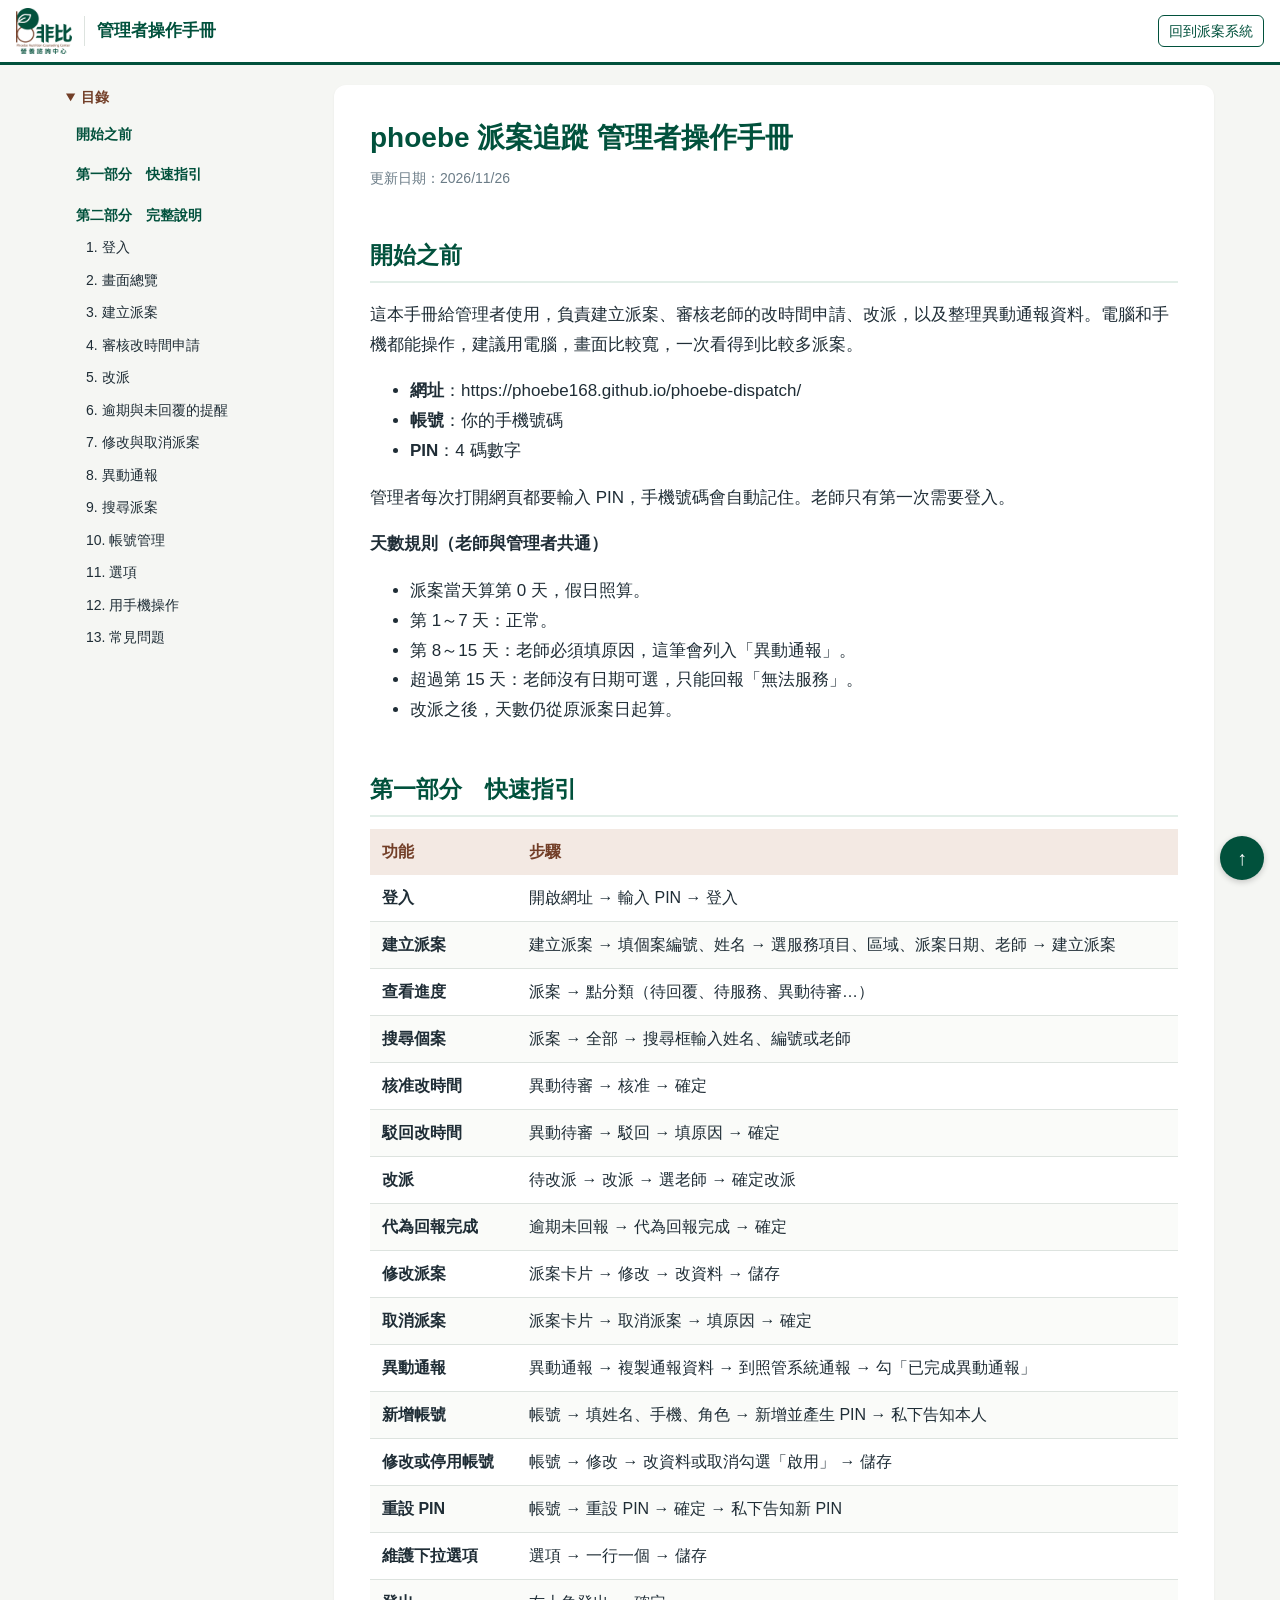
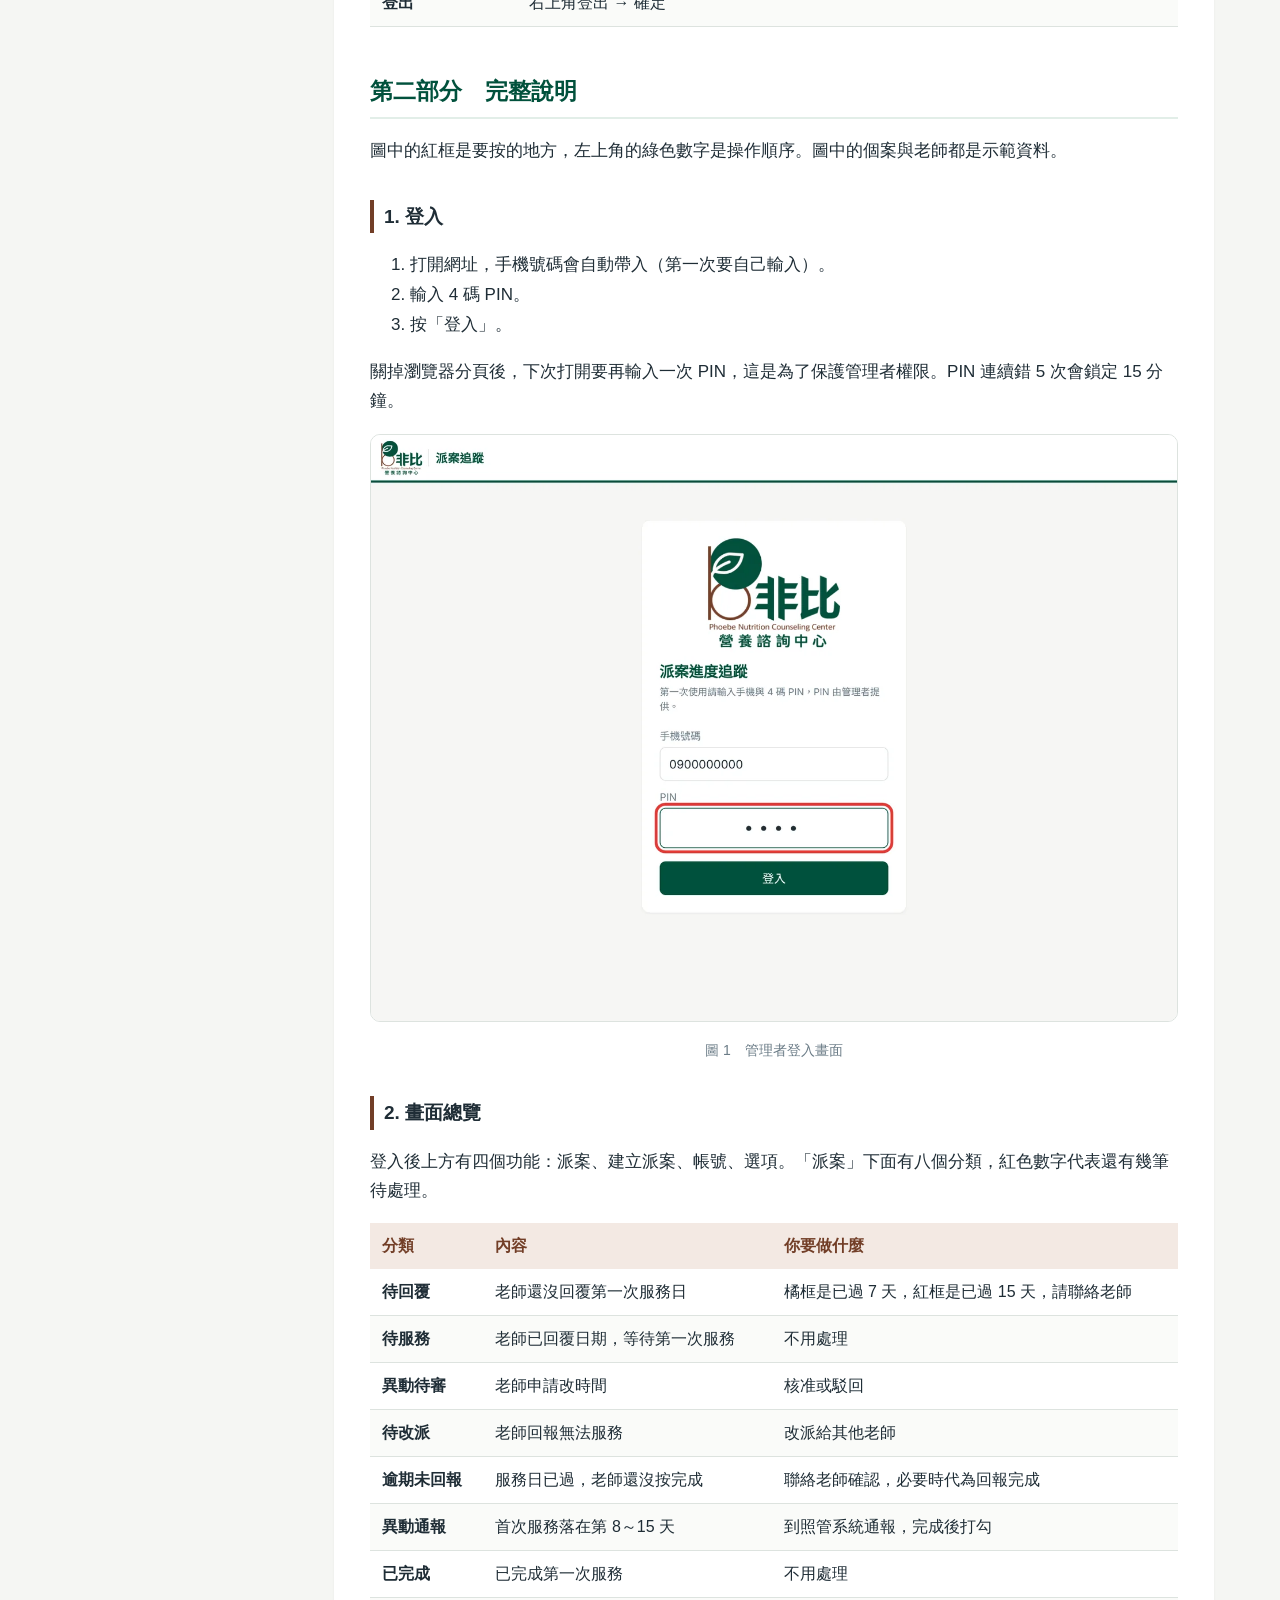
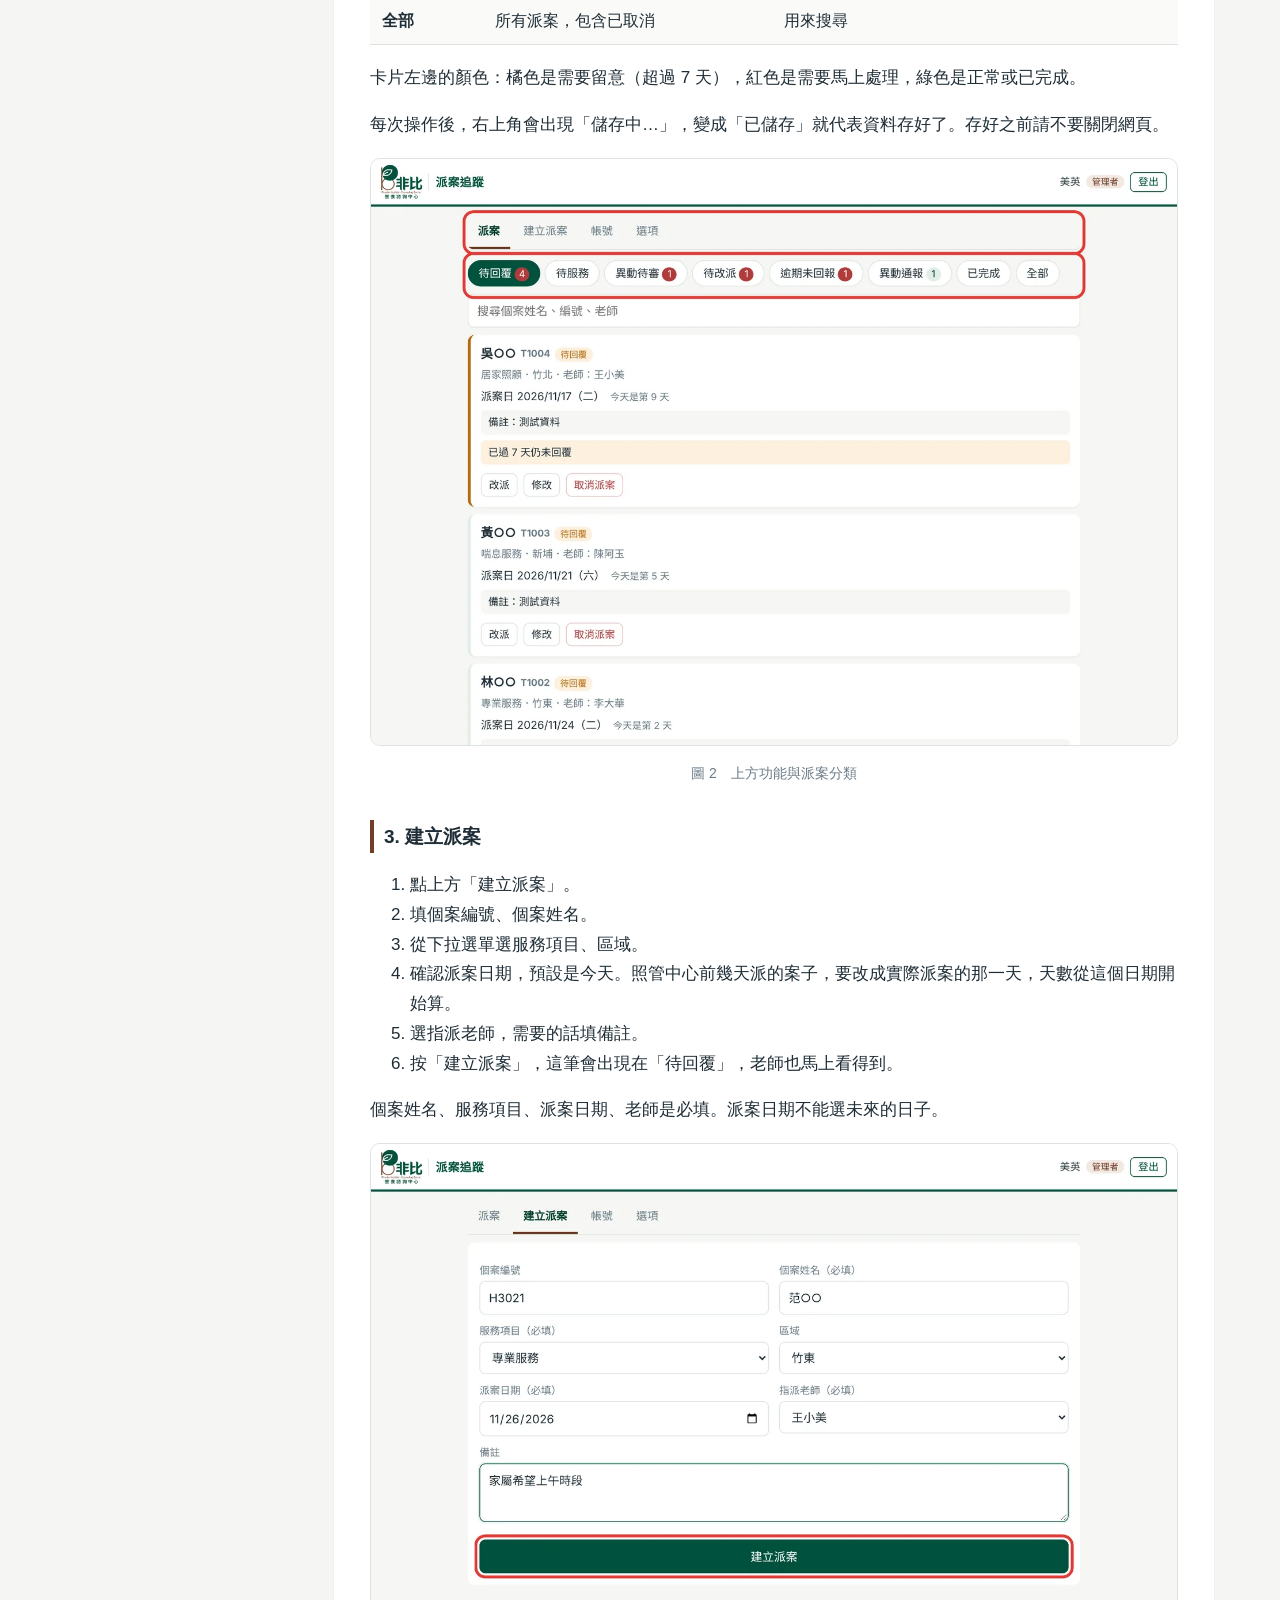
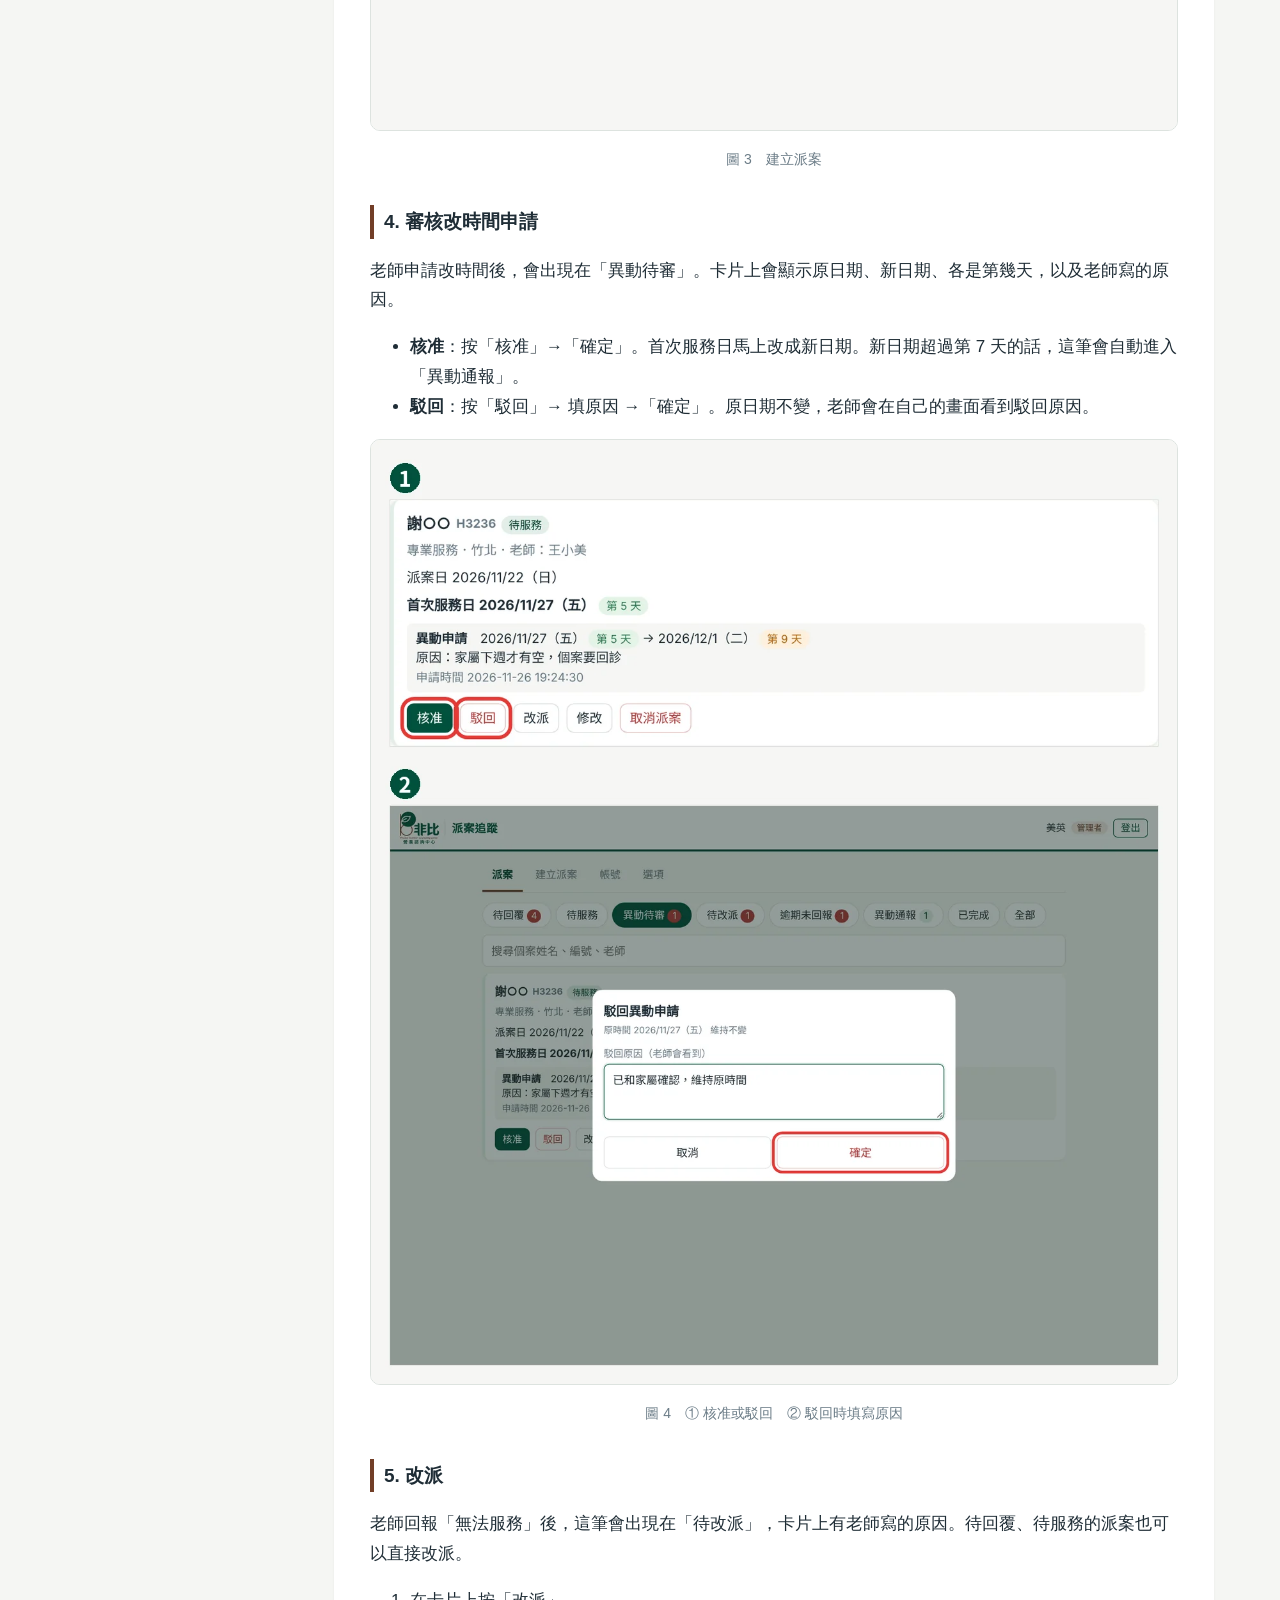
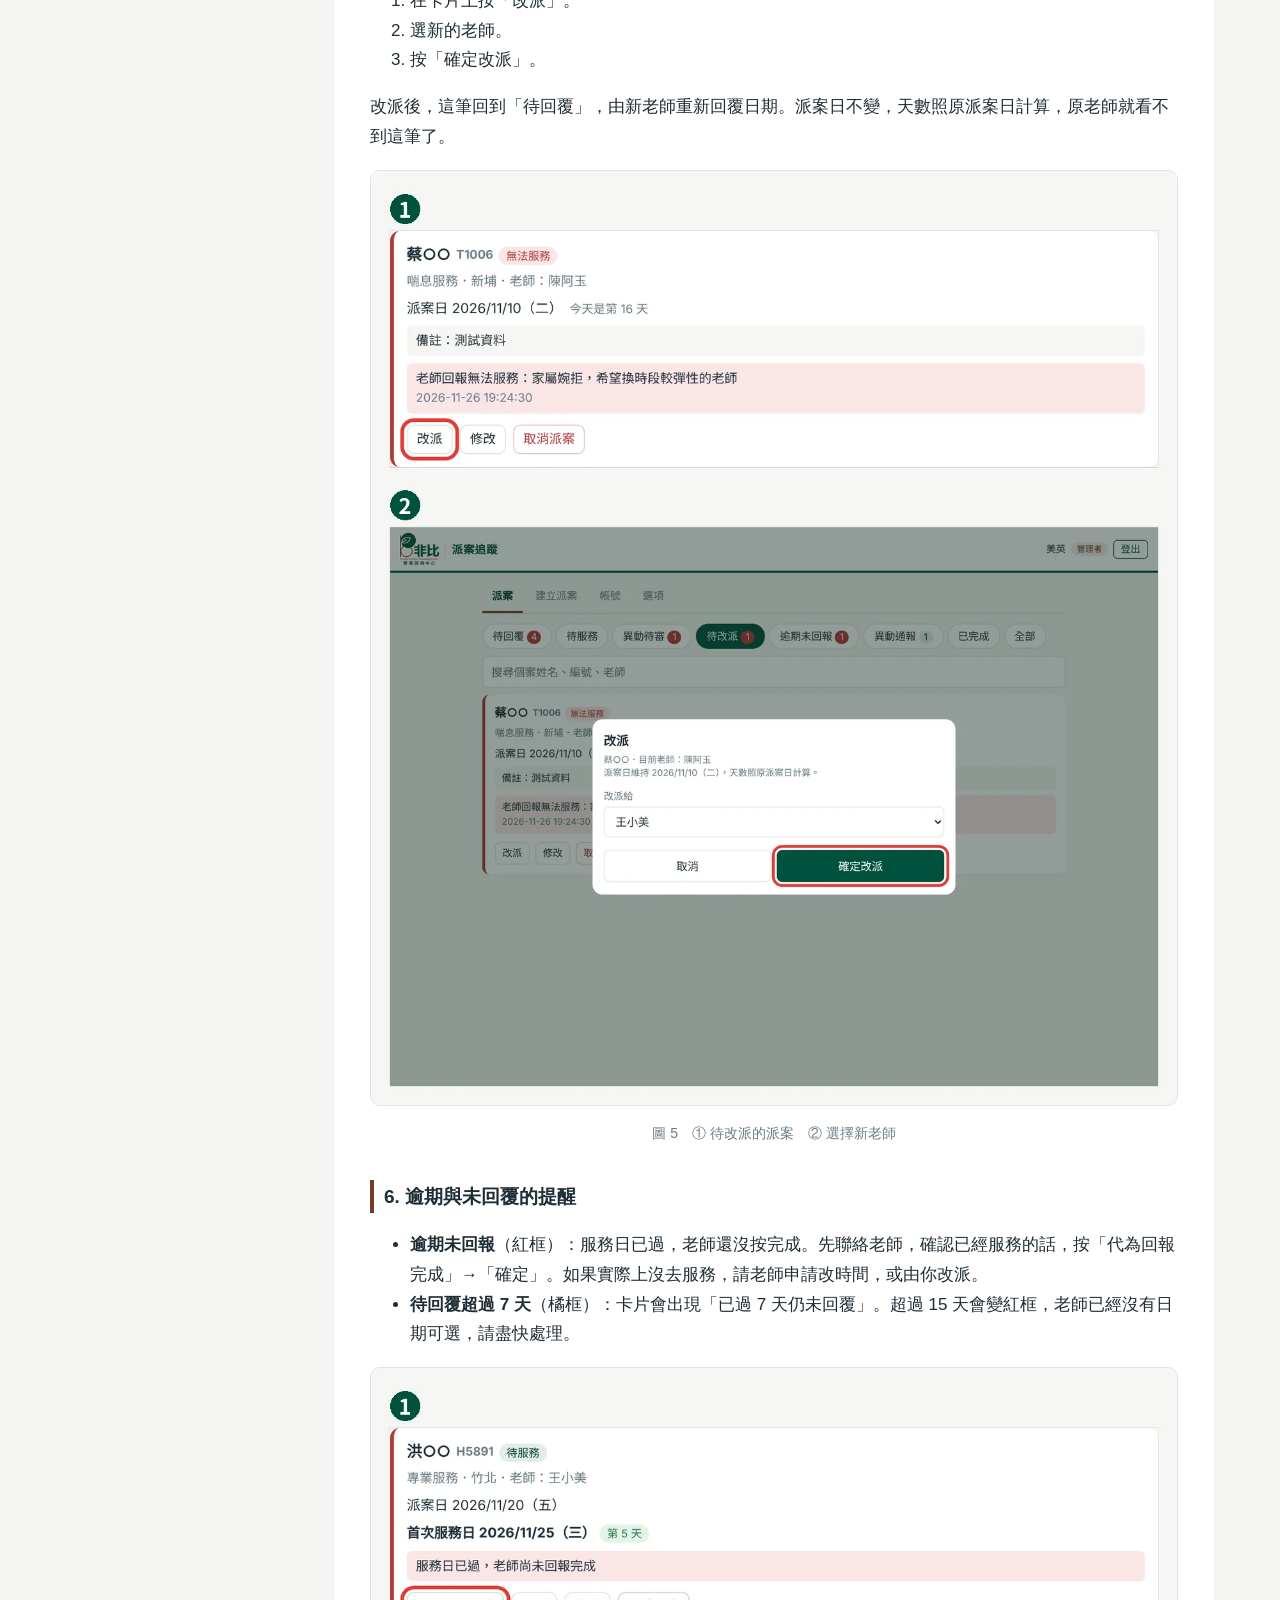
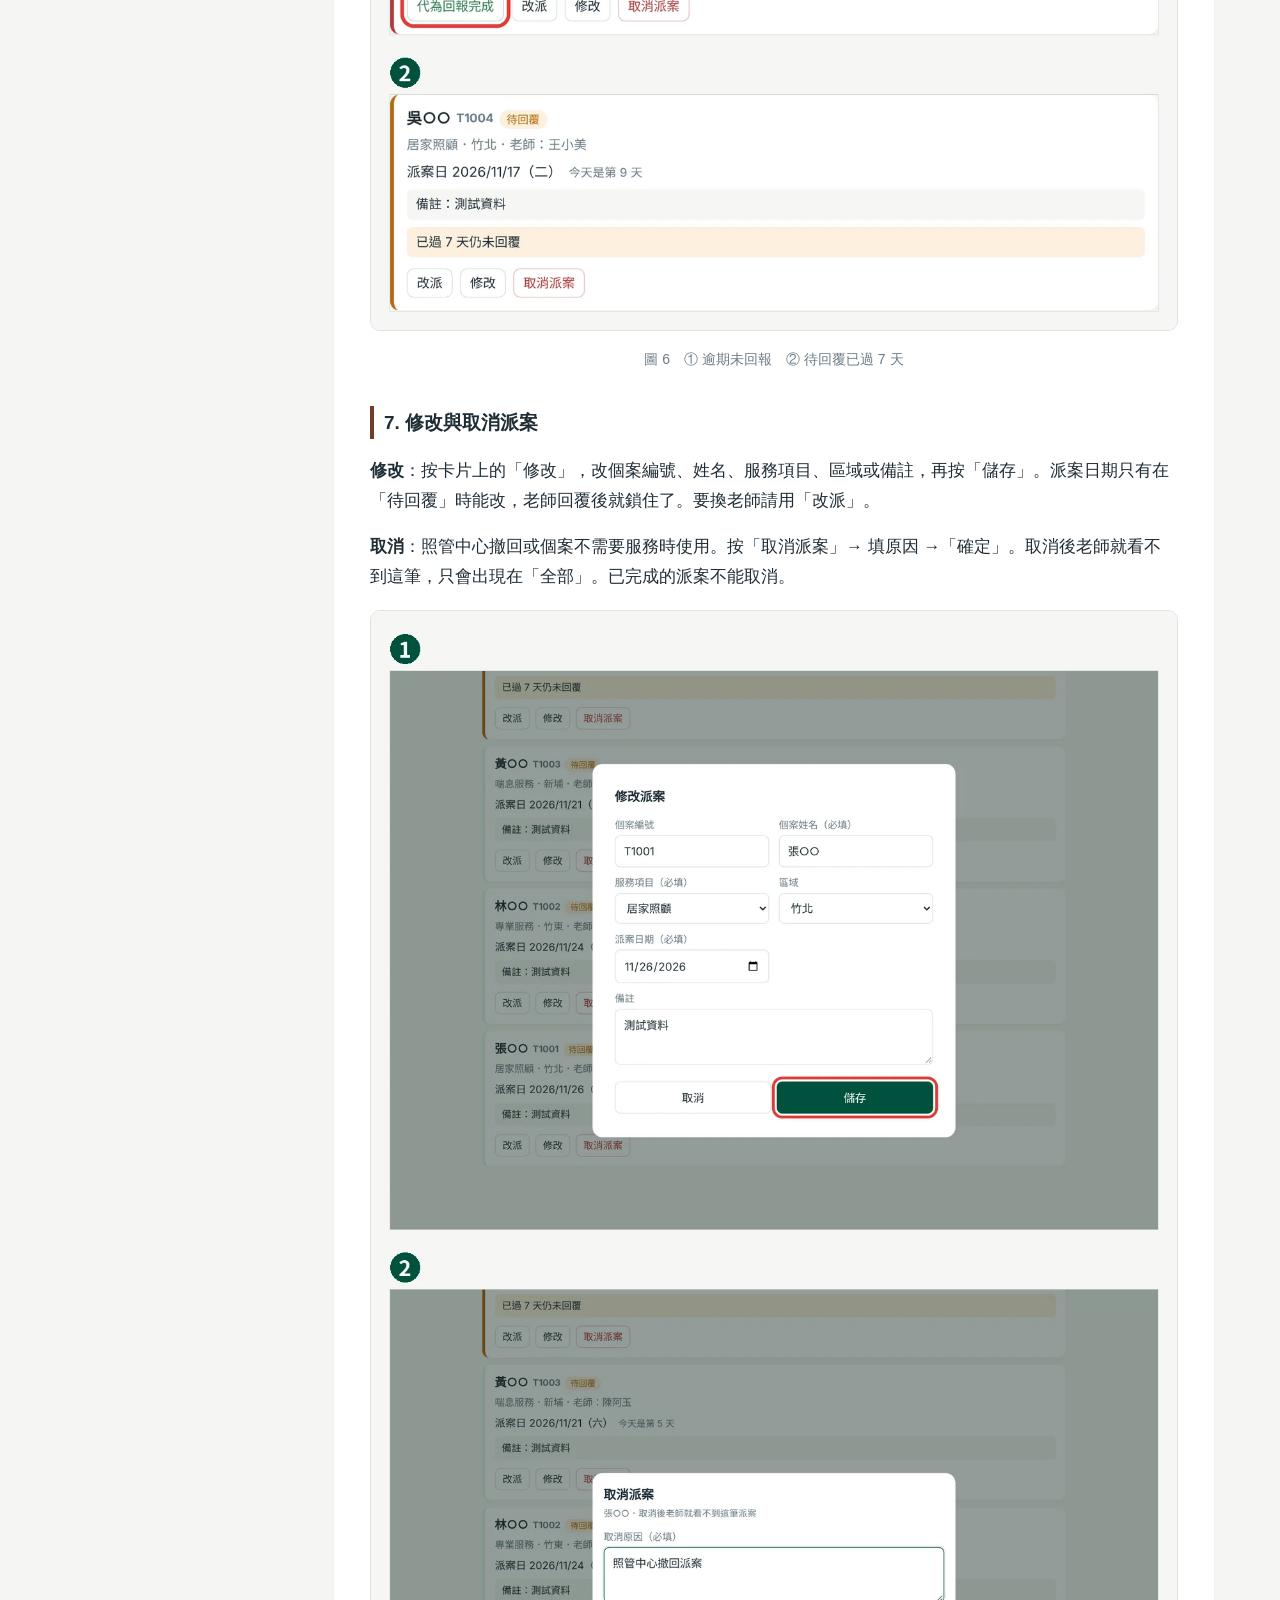
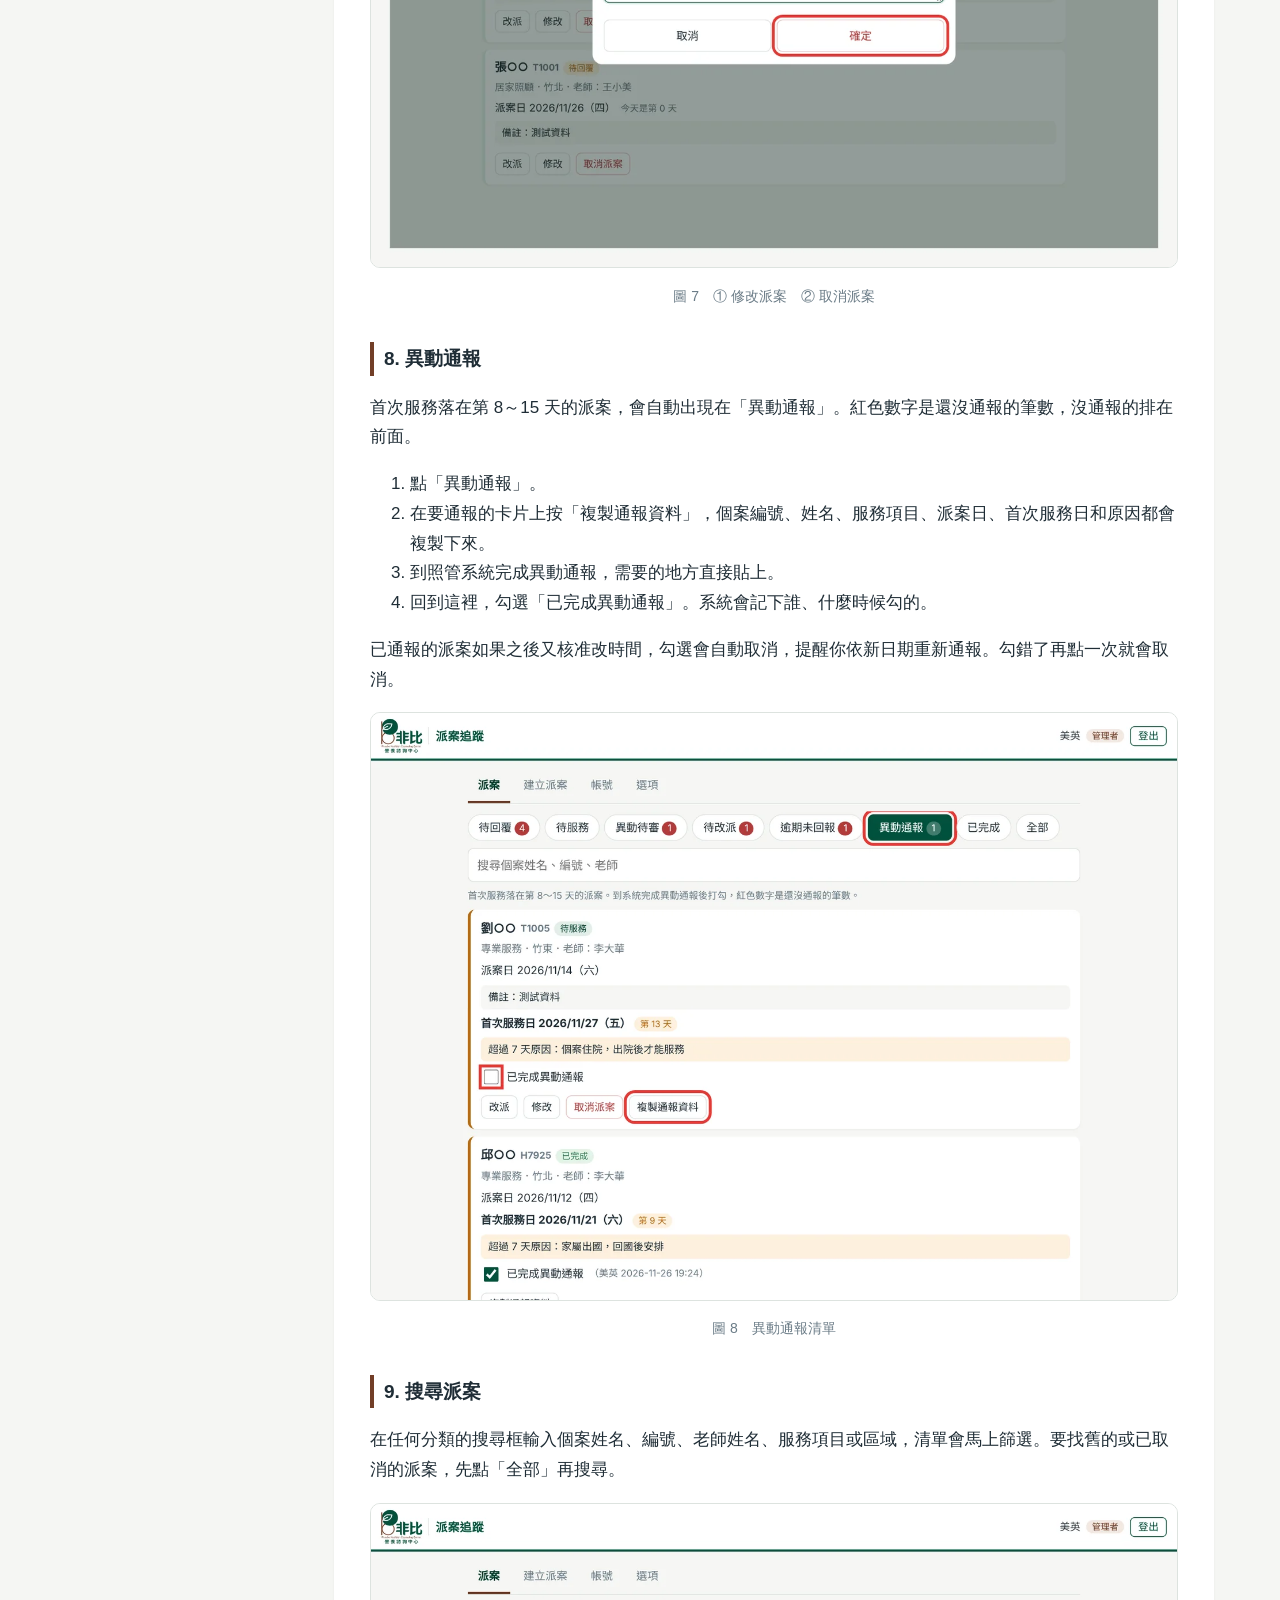
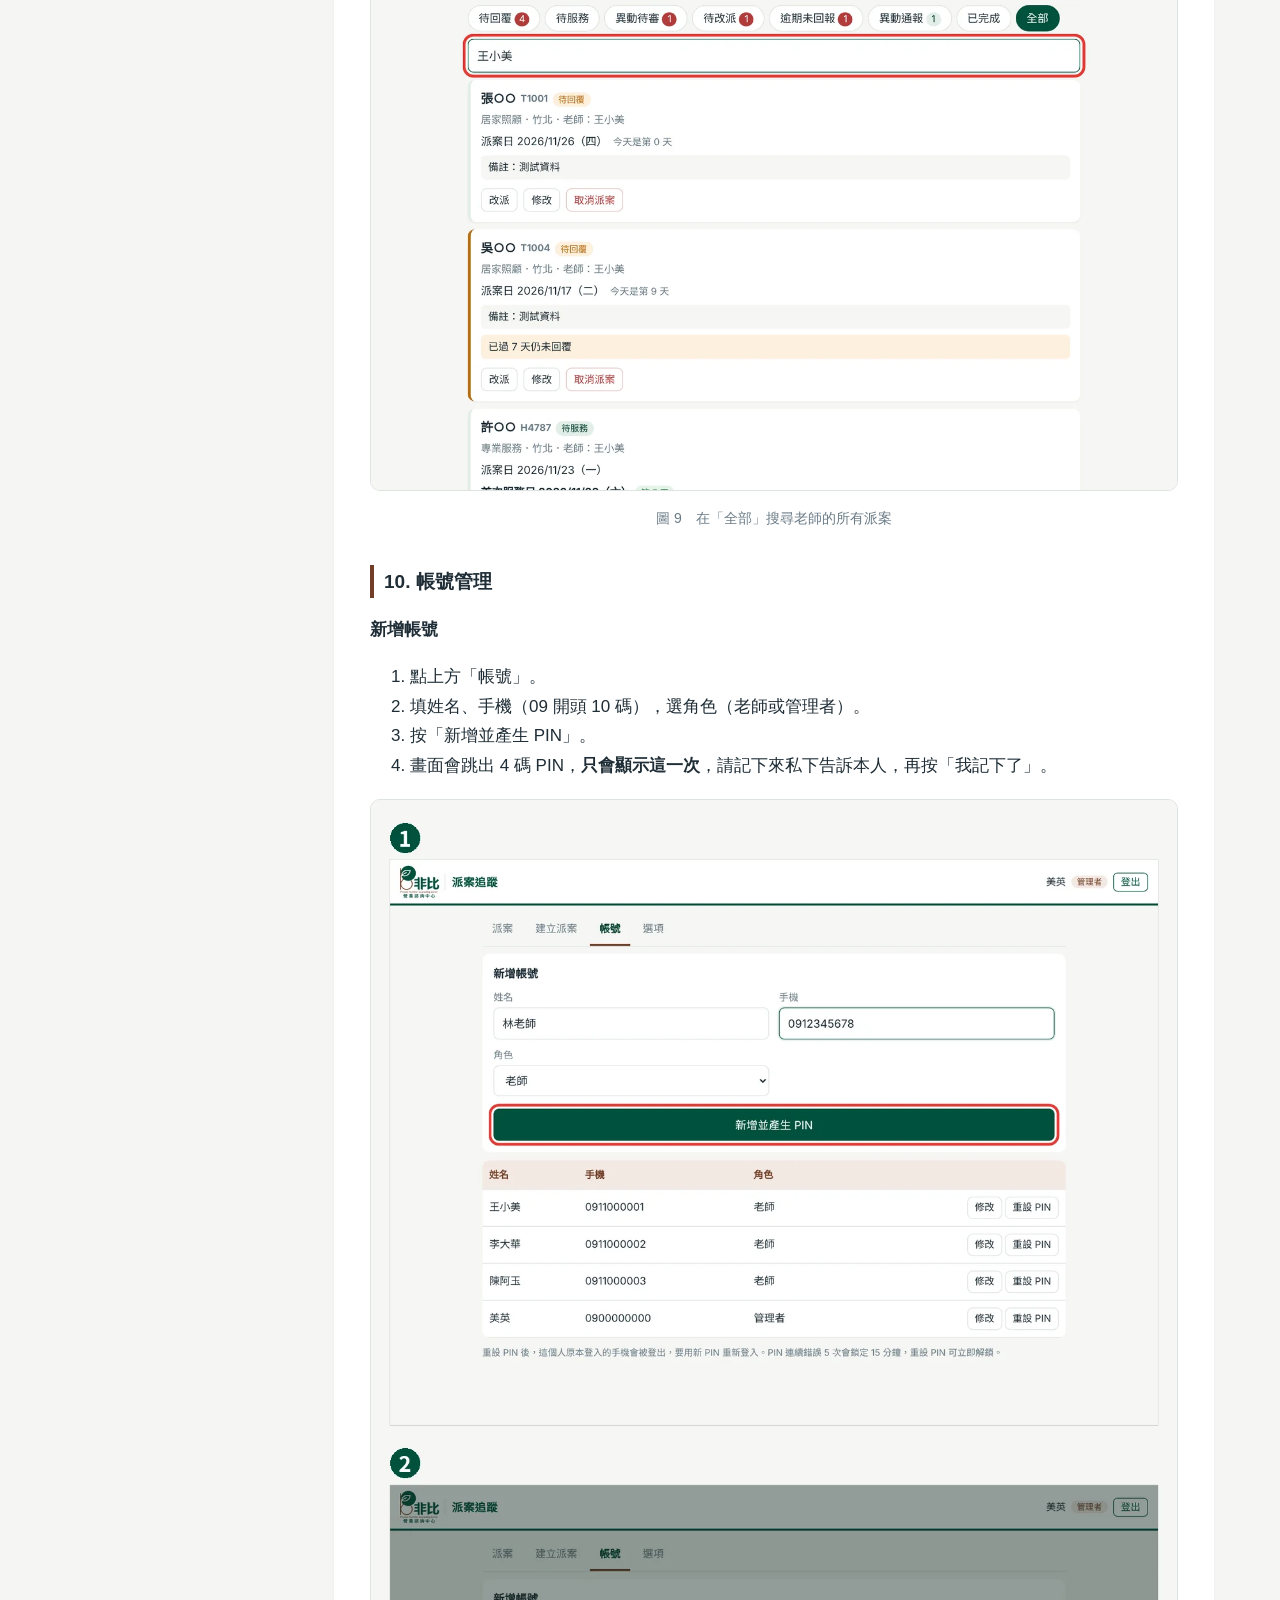
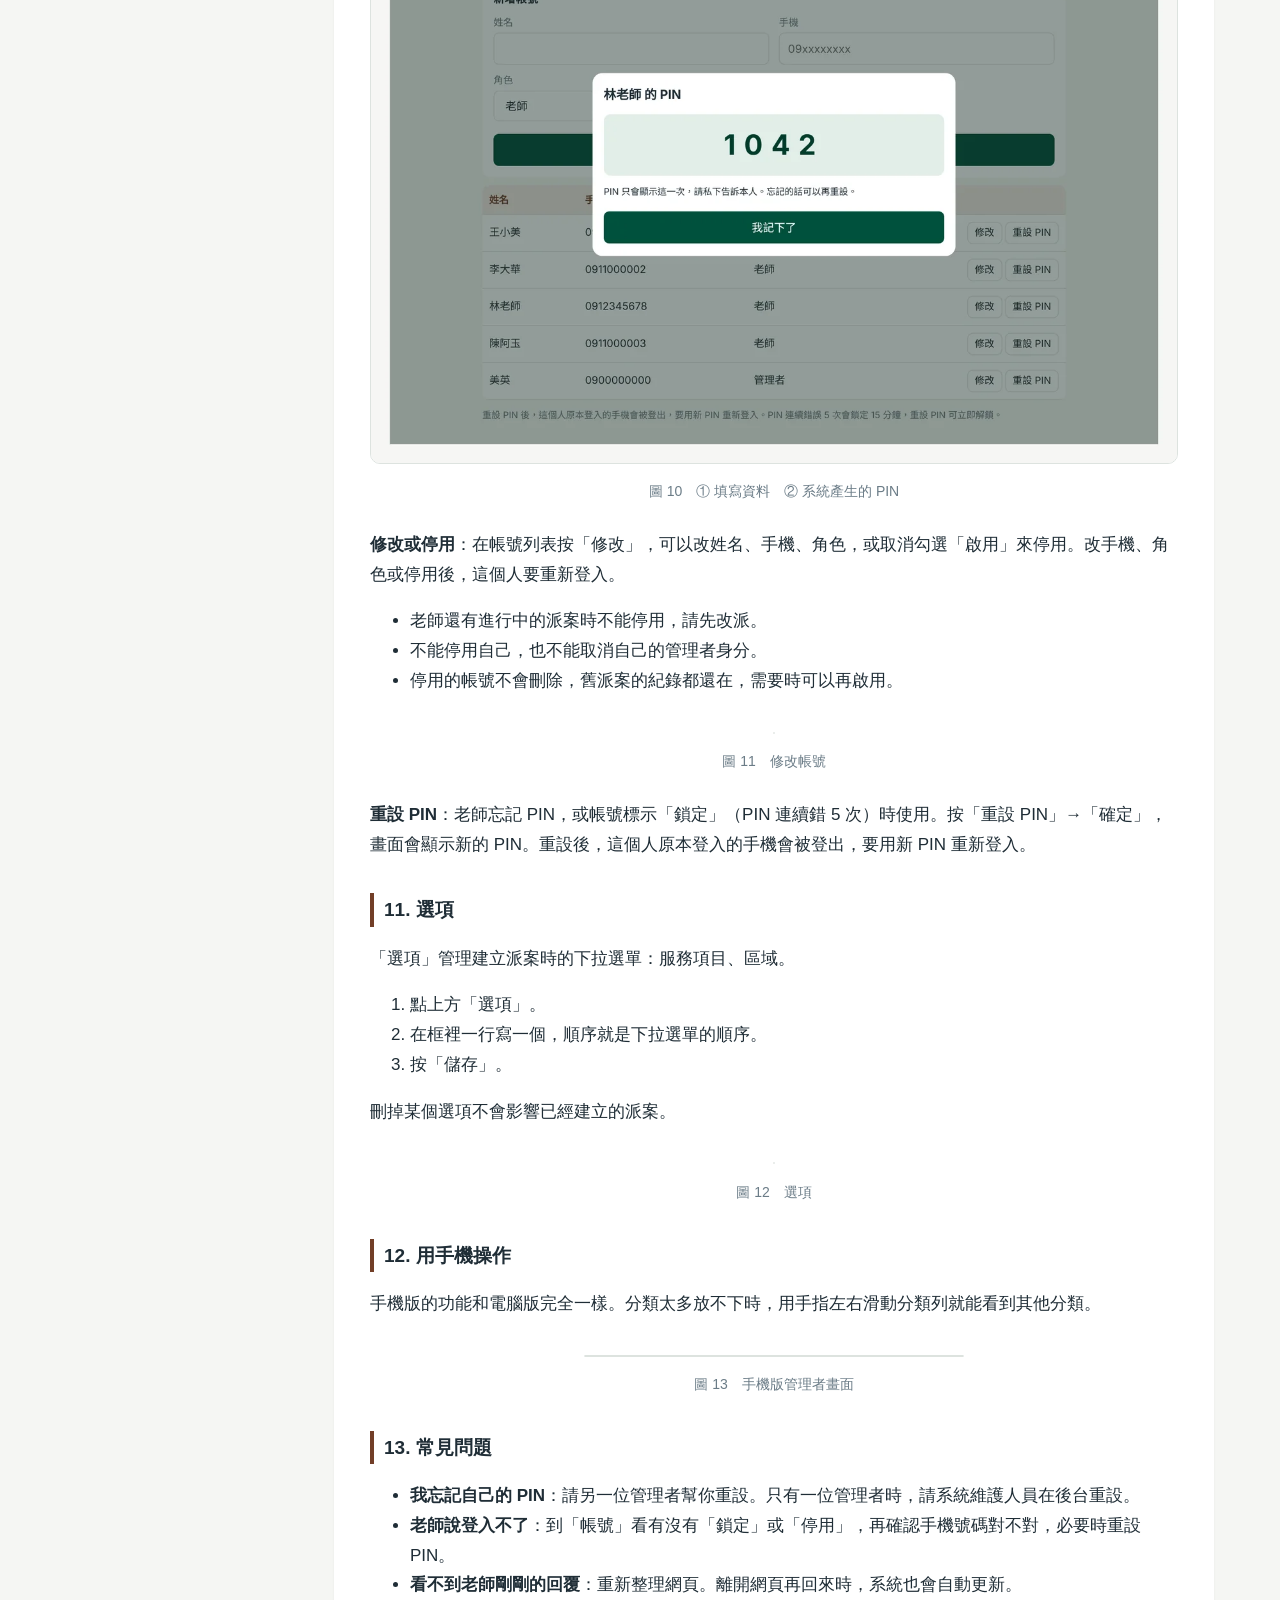
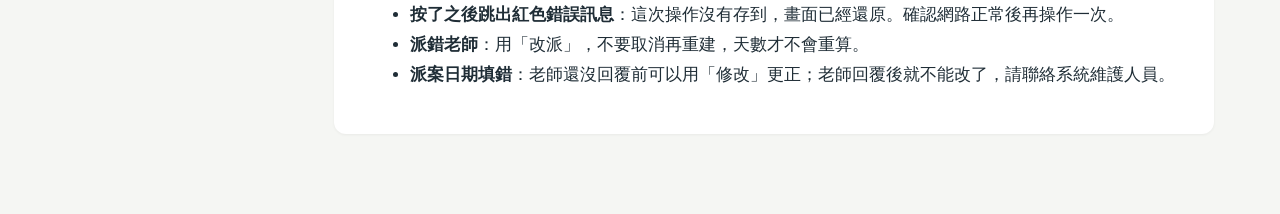
==== docs/manual/admin.html @ 4150ab1c "Add files via upload" ====
<!DOCTYPE html>
<html lang="zh-Hant">
<head>
<meta charset="utf-8">
<meta name="viewport" content="width=device-width, initial-scale=1">
<meta name="theme-color" content="#01513c">
<title>phoebe 派案追蹤 管理者操作手冊</title>
<link rel="icon" href="../icon-192.png">
<style>
:root { --g:#01513c; --gd:#013d2d; --gl:#e2eee8; --b:#723e27; --bl:#f3e9e3; --bg:#f5f6f3; --line:#dde3df; --text:#1f2d36; --muted:#6b7c87; }
* { box-sizing:border-box; }
html { scroll-behavior:smooth; scroll-padding-top:80px; }
body { margin:0; background:var(--bg); color:var(--text); font:17px/1.75 -apple-system,"PingFang TC","Microsoft JhengHei","Noto Sans TC",sans-serif; }
a { color:var(--g); }
header { position:sticky; top:0; z-index:10; background:#fff; border-bottom:3px solid var(--g); display:flex; align-items:center; gap:12px; padding:8px 16px; }
header img { height:46px; }
header .t { font-weight:700; color:var(--g); border-left:1px solid var(--line); padding-left:12px; white-space:nowrap; overflow:hidden; text-overflow:ellipsis; }
header .back { margin-left:auto; white-space:nowrap; font-size:14px; border:1px solid var(--g); border-radius:6px; padding:3px 10px; text-decoration:none; }
.wrap { max-width:1180px; margin:0 auto; display:grid; grid-template-columns:240px 1fr; gap:28px; padding:20px 16px 80px; }
nav.toc { position:sticky; top:84px; align-self:start; max-height:calc(100vh - 100px); overflow:auto; font-size:14px; }
nav.toc summary { font-weight:700; color:var(--b); cursor:pointer; margin-bottom:6px; }
nav.toc ul { list-style:none; margin:0; padding:0; }
nav.toc li a { display:block; padding:4px 10px; border-radius:6px; text-decoration:none; color:var(--text); }
nav.toc li a:hover { background:var(--gl); }
nav.toc li.l2 > a { font-weight:700; color:var(--g); margin-top:8px; }
nav.toc li.l3 > a { padding-left:20px; }
main { background:#fff; border-radius:12px; padding:28px 36px; box-shadow:0 1px 3px rgba(0,0,0,.05); min-width:0; }
h1 { color:var(--g); font-size:28px; margin:0 0 4px; }
.updated { color:var(--muted); font-size:14px; margin-bottom:20px; }
h2 { color:var(--g); font-size:23px; margin:44px 0 12px; padding-bottom:6px; border-bottom:2px solid var(--gl); }
h3 { font-size:19px; margin:34px 0 10px; padding-left:10px; border-left:4px solid var(--b); }
table { width:100%; border-collapse:collapse; margin:12px 0 18px; font-size:16px; }
th { background:var(--bl); color:var(--b); text-align:left; padding:9px 12px; white-space:nowrap; }
td { padding:9px 12px; border-bottom:1px solid var(--line); vertical-align:top; }
tr:nth-child(even) td { background:#fafbf9; }
td:first-child { font-weight:600; white-space:nowrap; }
figure { margin:18px 0 26px; text-align:center; }
figure img { max-width:100%; height:auto; border:1px solid var(--line); border-radius:10px; }
figure.phone img { max-width:380px; width:100%; }
figcaption { color:var(--muted); font-size:14px; margin-top:6px; }
.top { position:fixed; right:16px; bottom:20px; background:var(--g); color:#fff; border-radius:50%; width:44px; height:44px; display:flex; align-items:center; justify-content:center; text-decoration:none; font-size:20px; box-shadow:0 2px 6px rgba(0,0,0,.2); }
@media (max-width: 860px) {
  body { font-size:16px; }
  .wrap { grid-template-columns:1fr; padding:12px 10px 80px; gap:12px; }
  nav.toc { position:static; max-height:none; background:#fff; border-radius:12px; padding:12px 14px; }
  main { padding:18px 16px; }
  header img { height:38px; }
  table { font-size:15px; }
  td:first-child { white-space:normal; }
  .scroll { overflow-x:auto; }
}
@media print {
  header, nav.toc, .top { display:none; }
  .wrap { display:block; padding:0; }
  main { box-shadow:none; padding:0; }
  figure, table { break-inside:avoid; }
}
</style>
</head>
<body id="top">
<header><img src="../logo.png" alt="phoebe 營養諮詢中心"><span class="t">管理者操作手冊</span><a class="back" href="../">回到派案系統</a></header>
<div class="wrap">
<nav class="toc"><details open><summary>目錄</summary><ul><li class="l2"><a href="#s1">開始之前</a></li><li class="l2"><a href="#s2">第一部分　快速指引</a></li><li class="l2"><a href="#s3">第二部分　完整說明</a></li><li class="l3"><a href="#s4">1. 登入</a></li><li class="l3"><a href="#s5">2. 畫面總覽</a></li><li class="l3"><a href="#s6">3. 建立派案</a></li><li class="l3"><a href="#s7">4. 審核改時間申請</a></li><li class="l3"><a href="#s8">5. 改派</a></li><li class="l3"><a href="#s9">6. 逾期與未回覆的提醒</a></li><li class="l3"><a href="#s10">7. 修改與取消派案</a></li><li class="l3"><a href="#s11">8. 異動通報</a></li><li class="l3"><a href="#s12">9. 搜尋派案</a></li><li class="l3"><a href="#s13">10. 帳號管理</a></li><li class="l3"><a href="#s14">11. 選項</a></li><li class="l3"><a href="#s15">12. 用手機操作</a></li><li class="l3"><a href="#s16">13. 常見問題</a></li></ul></details></nav>
<main>
<h1>phoebe 派案追蹤 管理者操作手冊</h1>
<div class="updated">更新日期：2026/11/26</div>
<h2 id="s1">開始之前</h2>
<p>這本手冊給管理者使用，負責建立派案、審核老師的改時間申請、改派，以及整理異動通報資料。電腦和手機都能操作，建議用電腦，畫面比較寬，一次看得到比較多派案。</p>
<ul>
<li><strong>網址</strong>：https://phoebe168.github.io/phoebe-dispatch/</li>
<li><strong>帳號</strong>：你的手機號碼</li>
<li><strong>PIN</strong>：4 碼數字</li>
</ul>
<p>管理者每次打開網頁都要輸入 PIN，手機號碼會自動記住。老師只有第一次需要登入。</p>
<p><strong>天數規則（老師與管理者共通）</strong></p>
<ul>
<li>派案當天算第 0 天，假日照算。</li>
<li>第 1～7 天：正常。</li>
<li>第 8～15 天：老師必須填原因，這筆會列入「異動通報」。</li>
<li>超過第 15 天：老師沒有日期可選，只能回報「無法服務」。</li>
<li>改派之後，天數仍從原派案日起算。</li>
</ul>
<h2 id="s2">第一部分　快速指引</h2>
<div class="scroll"><table>
<thead>
<tr>
<th>功能</th>
<th>步驟</th>
</tr>
</thead>
<tbody>
<tr>
<td>登入</td>
<td>開啟網址 → 輸入 PIN → 登入</td>
</tr>
<tr>
<td>建立派案</td>
<td>建立派案 → 填個案編號、姓名 → 選服務項目、區域、派案日期、老師 → 建立派案</td>
</tr>
<tr>
<td>查看進度</td>
<td>派案 → 點分類（待回覆、待服務、異動待審…）</td>
</tr>
<tr>
<td>搜尋個案</td>
<td>派案 → 全部 → 搜尋框輸入姓名、編號或老師</td>
</tr>
<tr>
<td>核准改時間</td>
<td>異動待審 → 核准 → 確定</td>
</tr>
<tr>
<td>駁回改時間</td>
<td>異動待審 → 駁回 → 填原因 → 確定</td>
</tr>
<tr>
<td>改派</td>
<td>待改派 → 改派 → 選老師 → 確定改派</td>
</tr>
<tr>
<td>代為回報完成</td>
<td>逾期未回報 → 代為回報完成 → 確定</td>
</tr>
<tr>
<td>修改派案</td>
<td>派案卡片 → 修改 → 改資料 → 儲存</td>
</tr>
<tr>
<td>取消派案</td>
<td>派案卡片 → 取消派案 → 填原因 → 確定</td>
</tr>
<tr>
<td>異動通報</td>
<td>異動通報 → 複製通報資料 → 到照管系統通報 → 勾「已完成異動通報」</td>
</tr>
<tr>
<td>新增帳號</td>
<td>帳號 → 填姓名、手機、角色 → 新增並產生 PIN → 私下告知本人</td>
</tr>
<tr>
<td>修改或停用帳號</td>
<td>帳號 → 修改 → 改資料或取消勾選「啟用」 → 儲存</td>
</tr>
<tr>
<td>重設 PIN</td>
<td>帳號 → 重設 PIN → 確定 → 私下告知新 PIN</td>
</tr>
<tr>
<td>維護下拉選項</td>
<td>選項 → 一行一個 → 儲存</td>
</tr>
<tr>
<td>登出</td>
<td>右上角登出 → 確定</td>
</tr>
</tbody>
</table></div>
<h2 id="s3">第二部分　完整說明</h2>
<p>圖中的紅框是要按的地方，左上角的綠色數字是操作順序。圖中的個案與老師都是示範資料。</p>
<h3 id="s4">1. 登入</h3>
<ol>
<li>打開網址，手機號碼會自動帶入（第一次要自己輸入）。</li>
<li>輸入 4 碼 PIN。</li>
<li>按「登入」。</li>
</ol>
<p>關掉瀏覽器分頁後，下次打開要再輸入一次 PIN，這是為了保護管理者權限。PIN 連續錯 5 次會鎖定 15 分鐘。</p>
<figure><img loading="lazy" alt="管理者登入畫面" src="img/a01.webp" /><figcaption>圖 1　管理者登入畫面</figcaption></figure>
<h3 id="s5">2. 畫面總覽</h3>
<p>登入後上方有四個功能：派案、建立派案、帳號、選項。「派案」下面有八個分類，紅色數字代表還有幾筆待處理。</p>
<div class="scroll"><table>
<thead>
<tr>
<th>分類</th>
<th>內容</th>
<th>你要做什麼</th>
</tr>
</thead>
<tbody>
<tr>
<td>待回覆</td>
<td>老師還沒回覆第一次服務日</td>
<td>橘框是已過 7 天，紅框是已過 15 天，請聯絡老師</td>
</tr>
<tr>
<td>待服務</td>
<td>老師已回覆日期，等待第一次服務</td>
<td>不用處理</td>
</tr>
<tr>
<td>異動待審</td>
<td>老師申請改時間</td>
<td>核准或駁回</td>
</tr>
<tr>
<td>待改派</td>
<td>老師回報無法服務</td>
<td>改派給其他老師</td>
</tr>
<tr>
<td>逾期未回報</td>
<td>服務日已過，老師還沒按完成</td>
<td>聯絡老師確認，必要時代為回報完成</td>
</tr>
<tr>
<td>異動通報</td>
<td>首次服務落在第 8～15 天</td>
<td>到照管系統通報，完成後打勾</td>
</tr>
<tr>
<td>已完成</td>
<td>已完成第一次服務</td>
<td>不用處理</td>
</tr>
<tr>
<td>全部</td>
<td>所有派案，包含已取消</td>
<td>用來搜尋</td>
</tr>
</tbody>
</table></div>
<p>卡片左邊的顏色：橘色是需要留意（超過 7 天），紅色是需要馬上處理，綠色是正常或已完成。</p>
<p>每次操作後，右上角會出現「儲存中…」，變成「已儲存」就代表資料存好了。存好之前請不要關閉網頁。</p>
<figure><img loading="lazy" alt="上方功能與派案分類" src="img/a02.webp" /><figcaption>圖 2　上方功能與派案分類</figcaption></figure>
<h3 id="s6">3. 建立派案</h3>
<ol>
<li>點上方「建立派案」。</li>
<li>填個案編號、個案姓名。</li>
<li>從下拉選單選服務項目、區域。</li>
<li>確認派案日期，預設是今天。照管中心前幾天派的案子，要改成實際派案的那一天，天數從這個日期開始算。</li>
<li>選指派老師，需要的話填備註。</li>
<li>按「建立派案」，這筆會出現在「待回覆」，老師也馬上看得到。</li>
</ol>
<p>個案姓名、服務項目、派案日期、老師是必填。派案日期不能選未來的日子。</p>
<figure><img loading="lazy" alt="建立派案" src="img/a03.webp" /><figcaption>圖 3　建立派案</figcaption></figure>
<h3 id="s7">4. 審核改時間申請</h3>
<p>老師申請改時間後，會出現在「異動待審」。卡片上會顯示原日期、新日期、各是第幾天，以及老師寫的原因。</p>
<ul>
<li><strong>核准</strong>：按「核准」→「確定」。首次服務日馬上改成新日期。新日期超過第 7 天的話，這筆會自動進入「異動通報」。</li>
<li><strong>駁回</strong>：按「駁回」→ 填原因 →「確定」。原日期不變，老師會在自己的畫面看到駁回原因。</li>
</ul>
<figure><img loading="lazy" alt="審核改時間申請" src="img/a04.webp" /><figcaption>圖 4　① 核准或駁回　② 駁回時填寫原因</figcaption></figure>
<h3 id="s8">5. 改派</h3>
<p>老師回報「無法服務」後，這筆會出現在「待改派」，卡片上有老師寫的原因。待回覆、待服務的派案也可以直接改派。</p>
<ol>
<li>在卡片上按「改派」。</li>
<li>選新的老師。</li>
<li>按「確定改派」。</li>
</ol>
<p>改派後，這筆回到「待回覆」，由新老師重新回覆日期。派案日不變，天數照原派案日計算，原老師就看不到這筆了。</p>
<figure><img loading="lazy" alt="改派" src="img/a05.webp" /><figcaption>圖 5　① 待改派的派案　② 選擇新老師</figcaption></figure>
<h3 id="s9">6. 逾期與未回覆的提醒</h3>
<ul>
<li><strong>逾期未回報</strong>（紅框）：服務日已過，老師還沒按完成。先聯絡老師，確認已經服務的話，按「代為回報完成」→「確定」。如果實際上沒去服務，請老師申請改時間，或由你改派。</li>
<li><strong>待回覆超過 7 天</strong>（橘框）：卡片會出現「已過 7 天仍未回覆」。超過 15 天會變紅框，老師已經沒有日期可選，請盡快處理。</li>
</ul>
<figure><img loading="lazy" alt="逾期與未回覆提醒" src="img/a06.webp" /><figcaption>圖 6　① 逾期未回報　② 待回覆已過 7 天</figcaption></figure>
<h3 id="s10">7. 修改與取消派案</h3>
<p><strong>修改</strong>：按卡片上的「修改」，改個案編號、姓名、服務項目、區域或備註，再按「儲存」。派案日期只有在「待回覆」時能改，老師回覆後就鎖住了。要換老師請用「改派」。</p>
<p><strong>取消</strong>：照管中心撤回或個案不需要服務時使用。按「取消派案」→ 填原因 →「確定」。取消後老師就看不到這筆，只會出現在「全部」。已完成的派案不能取消。</p>
<figure><img loading="lazy" alt="修改與取消派案" src="img/a07.webp" /><figcaption>圖 7　① 修改派案　② 取消派案</figcaption></figure>
<h3 id="s11">8. 異動通報</h3>
<p>首次服務落在第 8～15 天的派案，會自動出現在「異動通報」。紅色數字是還沒通報的筆數，沒通報的排在前面。</p>
<ol>
<li>點「異動通報」。</li>
<li>在要通報的卡片上按「複製通報資料」，個案編號、姓名、服務項目、派案日、首次服務日和原因都會複製下來。</li>
<li>到照管系統完成異動通報，需要的地方直接貼上。</li>
<li>回到這裡，勾選「已完成異動通報」。系統會記下誰、什麼時候勾的。</li>
</ol>
<p>已通報的派案如果之後又核准改時間，勾選會自動取消，提醒你依新日期重新通報。勾錯了再點一次就會取消。</p>
<figure><img loading="lazy" alt="異動通報清單" src="img/a08.webp" /><figcaption>圖 8　異動通報清單</figcaption></figure>
<h3 id="s12">9. 搜尋派案</h3>
<p>在任何分類的搜尋框輸入個案姓名、編號、老師姓名、服務項目或區域，清單會馬上篩選。要找舊的或已取消的派案，先點「全部」再搜尋。</p>
<figure><img loading="lazy" alt="搜尋派案" src="img/a09.webp" /><figcaption>圖 9　在「全部」搜尋老師的所有派案</figcaption></figure>
<h3 id="s13">10. 帳號管理</h3>
<p><strong>新增帳號</strong></p>
<ol>
<li>點上方「帳號」。</li>
<li>填姓名、手機（09 開頭 10 碼），選角色（老師或管理者）。</li>
<li>按「新增並產生 PIN」。</li>
<li>畫面會跳出 4 碼 PIN，<strong>只會顯示這一次</strong>，請記下來私下告訴本人，再按「我記下了」。</li>
</ol>
<figure><img loading="lazy" alt="新增帳號" src="img/a10.webp" /><figcaption>圖 10　① 填寫資料　② 系統產生的 PIN</figcaption></figure>
<p><strong>修改或停用</strong>：在帳號列表按「修改」，可以改姓名、手機、角色，或取消勾選「啟用」來停用。改手機、角色或停用後，這個人要重新登入。</p>
<ul>
<li>老師還有進行中的派案時不能停用，請先改派。</li>
<li>不能停用自己，也不能取消自己的管理者身分。</li>
<li>停用的帳號不會刪除，舊派案的紀錄都還在，需要時可以再啟用。</li>
</ul>
<figure><img loading="lazy" alt="修改帳號" src="img/a11.webp" /><figcaption>圖 11　修改帳號</figcaption></figure>
<p><strong>重設 PIN</strong>：老師忘記 PIN，或帳號標示「鎖定」（PIN 連續錯 5 次）時使用。按「重設 PIN」→「確定」，畫面會顯示新的 PIN。重設後，這個人原本登入的手機會被登出，要用新 PIN 重新登入。</p>
<h3 id="s14">11. 選項</h3>
<p>「選項」管理建立派案時的下拉選單：服務項目、區域。</p>
<ol>
<li>點上方「選項」。</li>
<li>在框裡一行寫一個，順序就是下拉選單的順序。</li>
<li>按「儲存」。</li>
</ol>
<p>刪掉某個選項不會影響已經建立的派案。</p>
<figure><img loading="lazy" alt="選項" src="img/a12.webp" /><figcaption>圖 12　選項</figcaption></figure>
<h3 id="s15">12. 用手機操作</h3>
<p>手機版的功能和電腦版完全一樣。分類太多放不下時，用手指左右滑動分類列就能看到其他分類。</p>
<figure class="phone"><img loading="lazy" alt="手機版管理者畫面" src="img/a13.webp" /><figcaption>圖 13　手機版管理者畫面</figcaption></figure>
<h3 id="s16">13. 常見問題</h3>
<ul>
<li><strong>我忘記自己的 PIN</strong>：請另一位管理者幫你重設。只有一位管理者時，請系統維護人員在後台重設。</li>
<li><strong>老師說登入不了</strong>：到「帳號」看有沒有「鎖定」或「停用」，再確認手機號碼對不對，必要時重設 PIN。</li>
<li><strong>看不到老師剛剛的回覆</strong>：重新整理網頁。離開網頁再回來時，系統也會自動更新。</li>
<li><strong>按了之後跳出紅色錯誤訊息</strong>：這次操作沒有存到，畫面已經還原。確認網路正常後再操作一次。</li>
<li><strong>派錯老師</strong>：用「改派」，不要取消再重建，天數才不會重算。</li>
<li><strong>派案日期填錯</strong>：老師還沒回覆前可以用「修改」更正；老師回覆後就不能改了，請聯絡系統維護人員。</li>
</ul>
</main>
</div>
<a class="top" href="#top" aria-label="回到頂端">↑</a>
<script>
// 手機上預設收起目錄，點了目錄項目自動收起
if (window.matchMedia('(max-width: 860px)').matches) {
  var d = document.querySelector('nav.toc details'); d.removeAttribute('open');
  document.querySelectorAll('nav.toc a').forEach(function (a) { a.addEventListener('click', function () { d.removeAttribute('open'); }); });
}
</script>
</body>
</html>
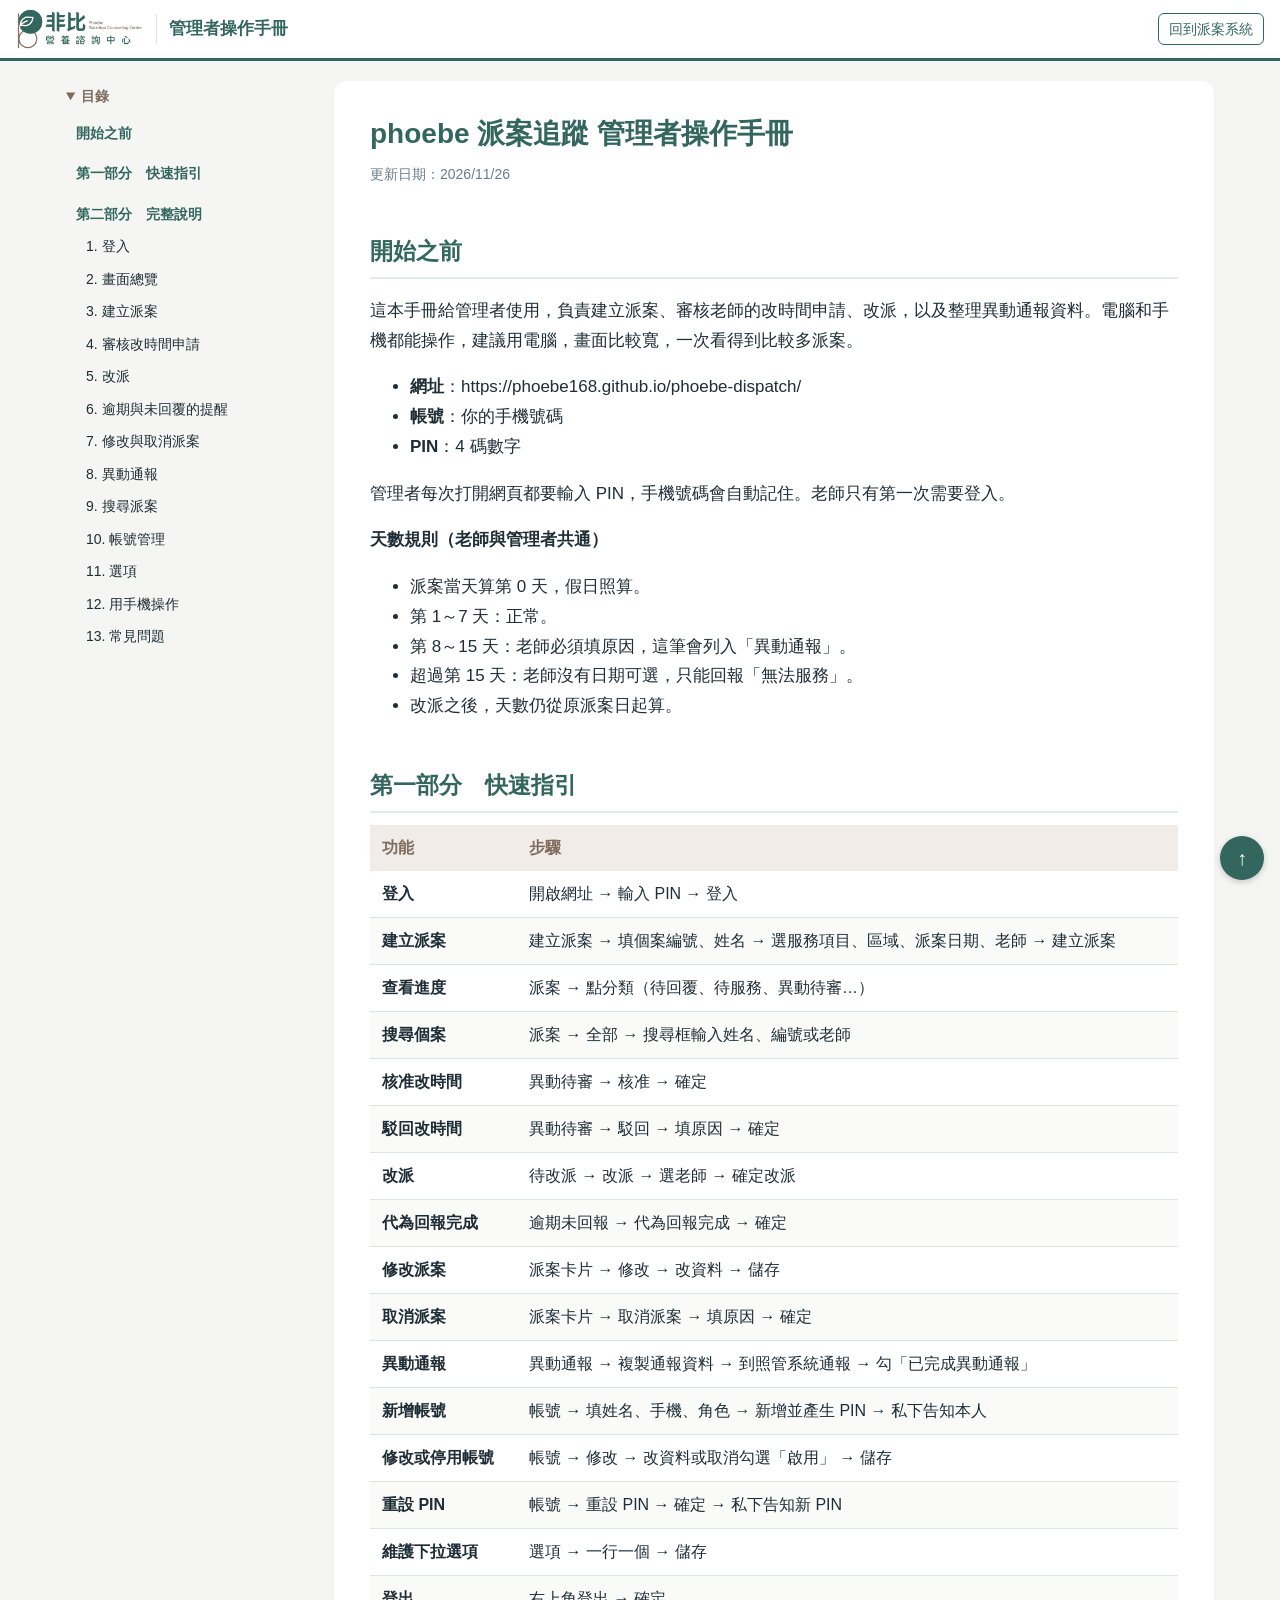
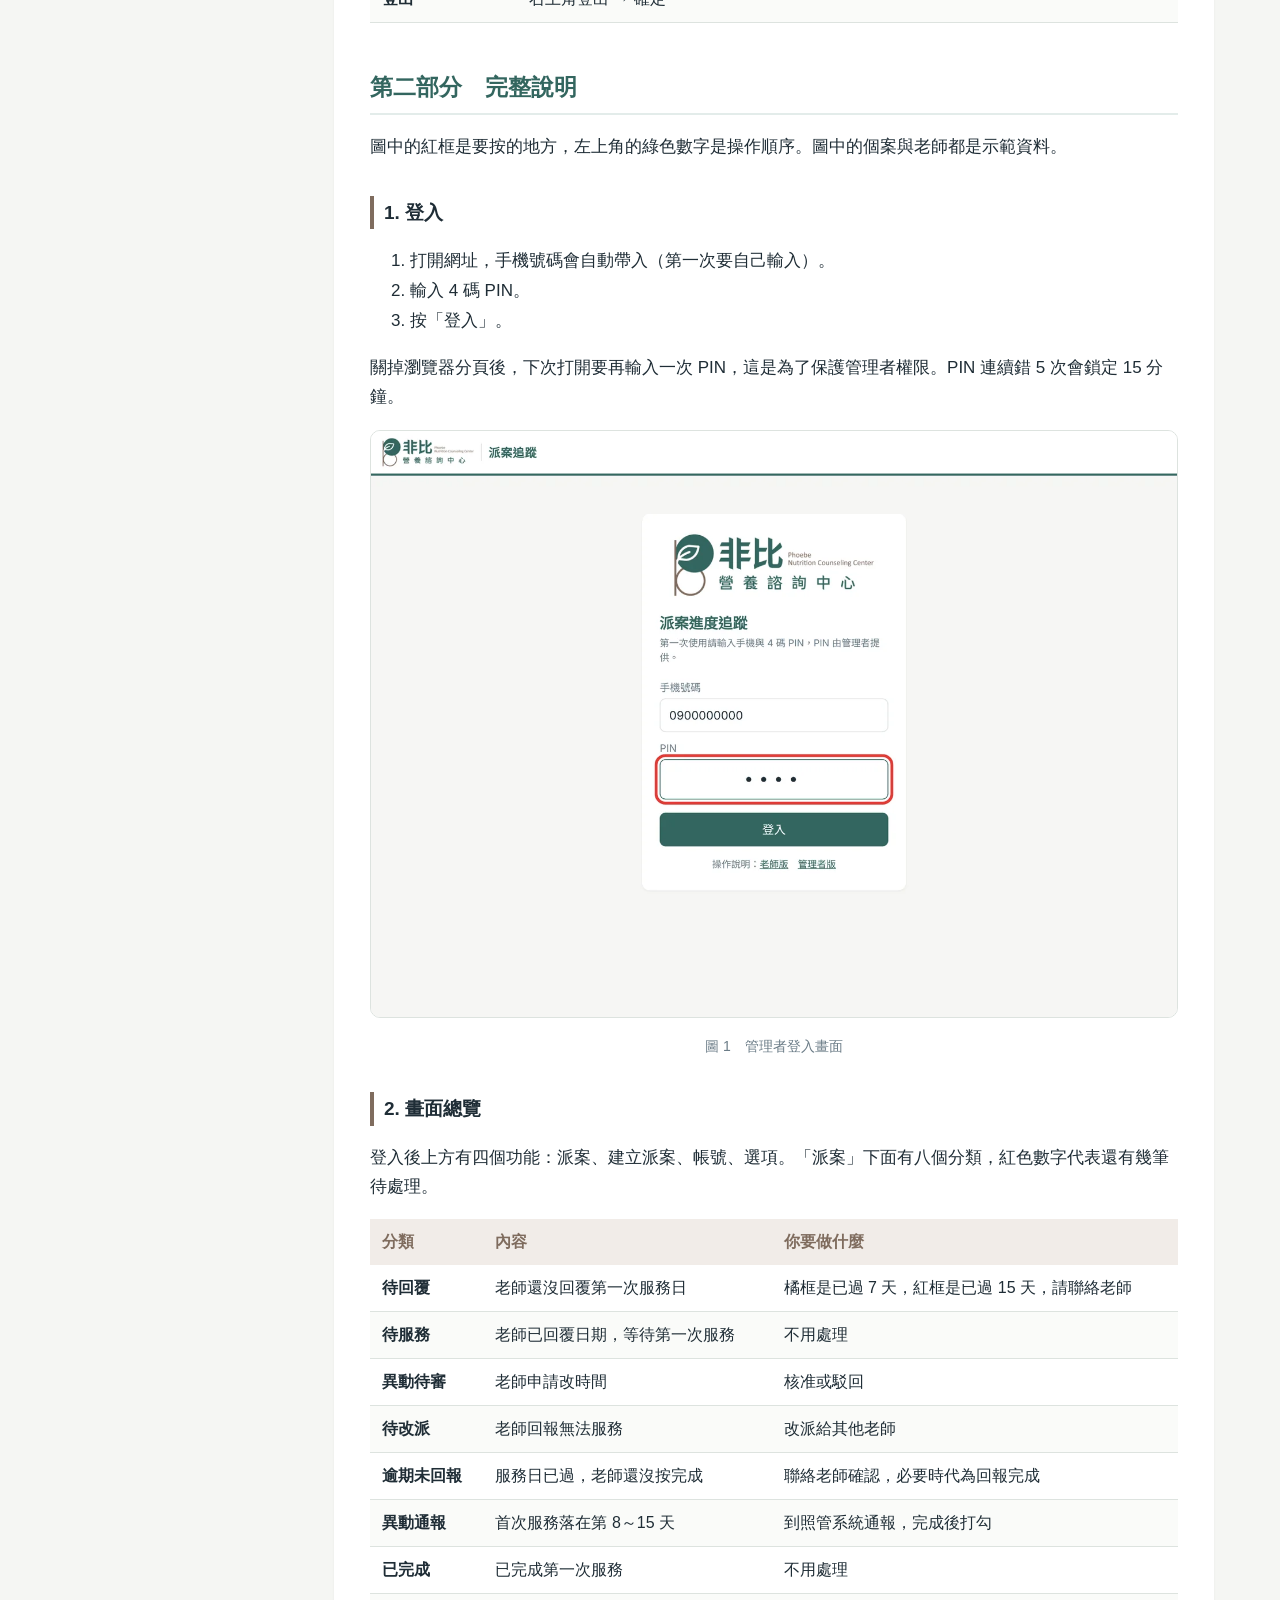
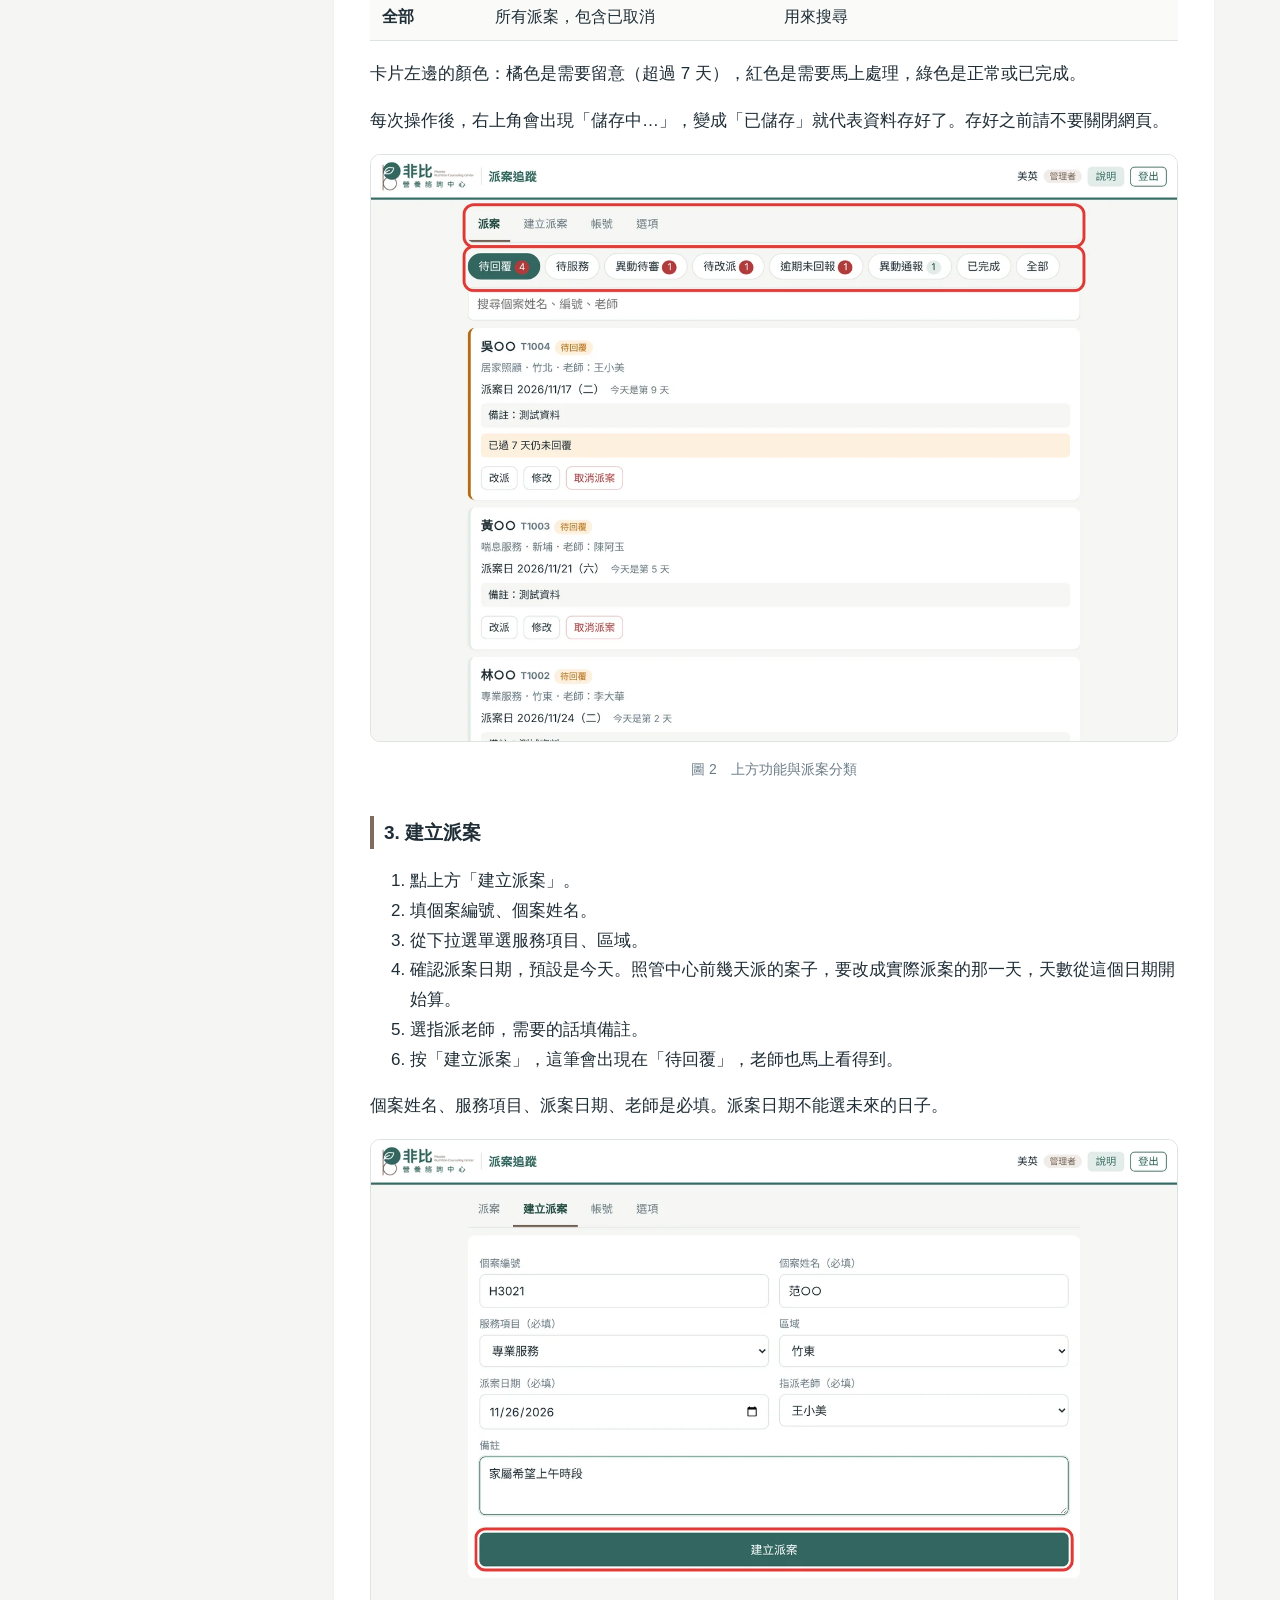
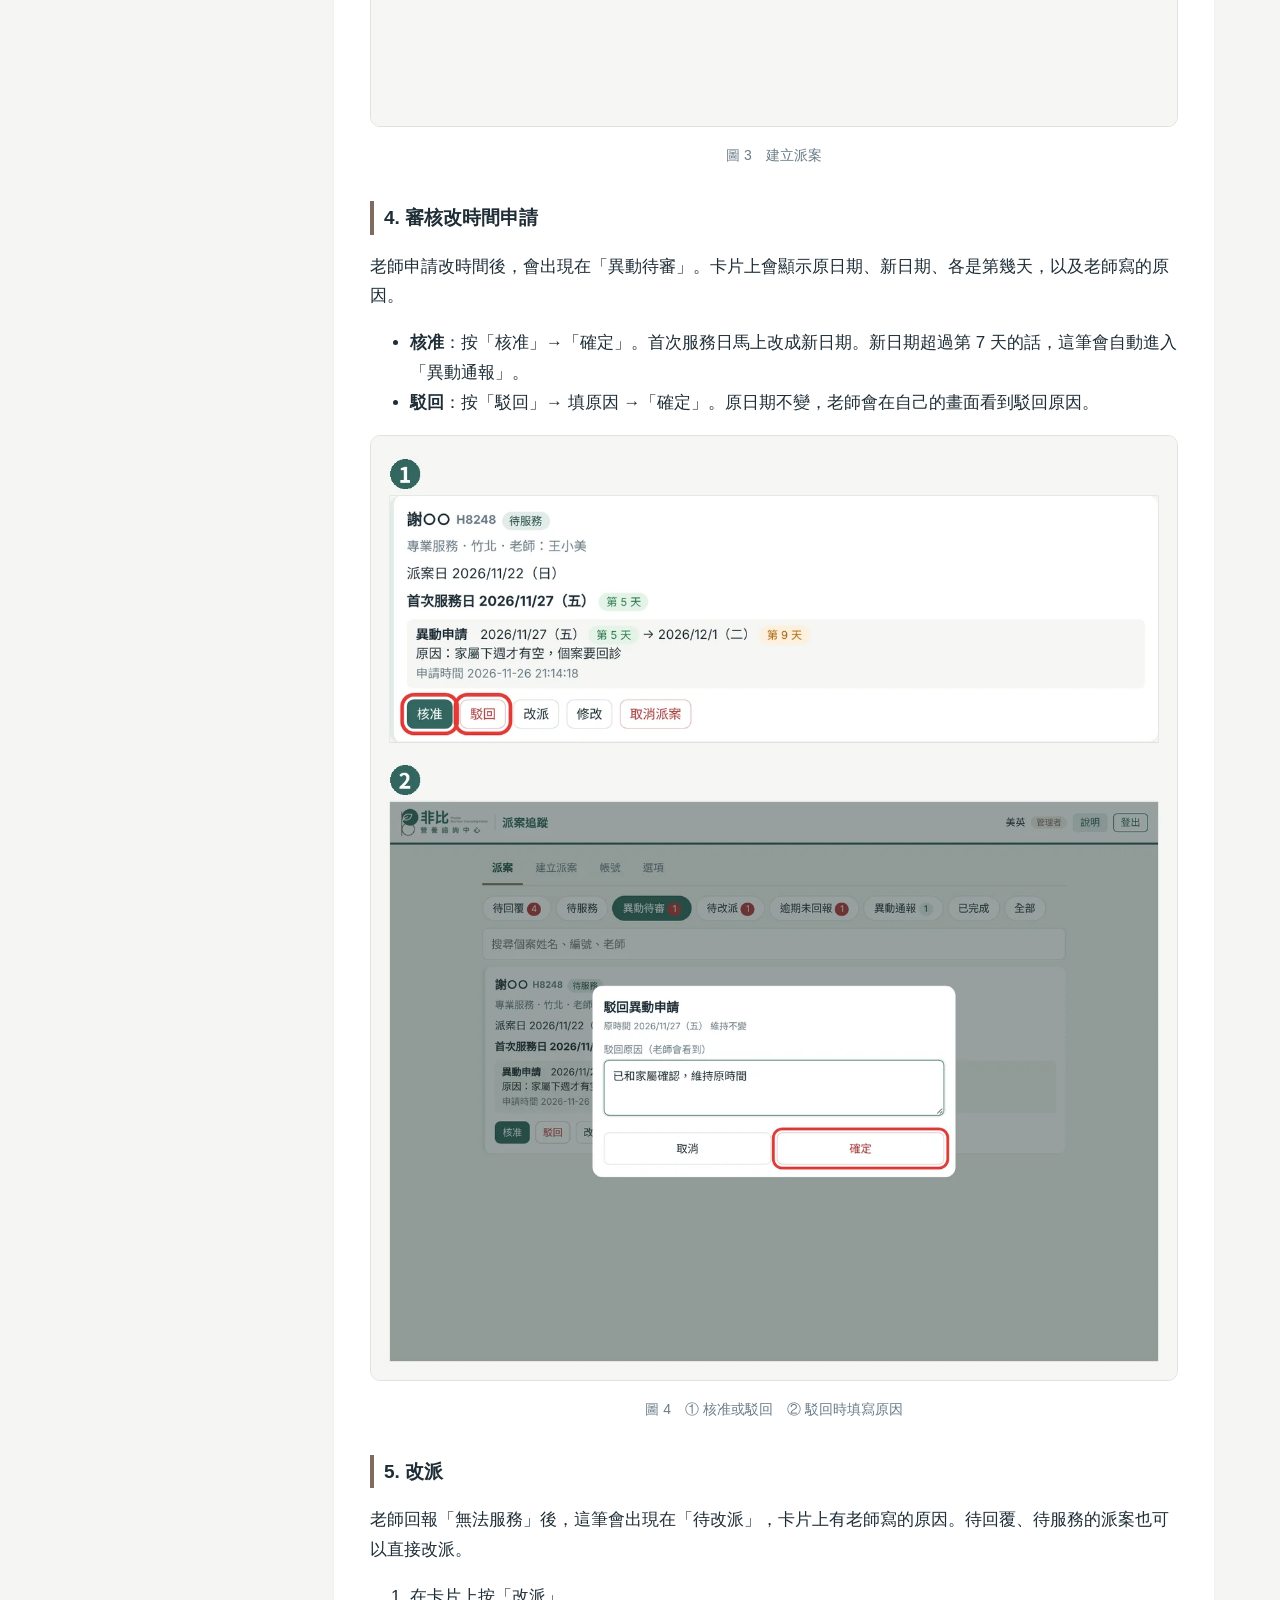
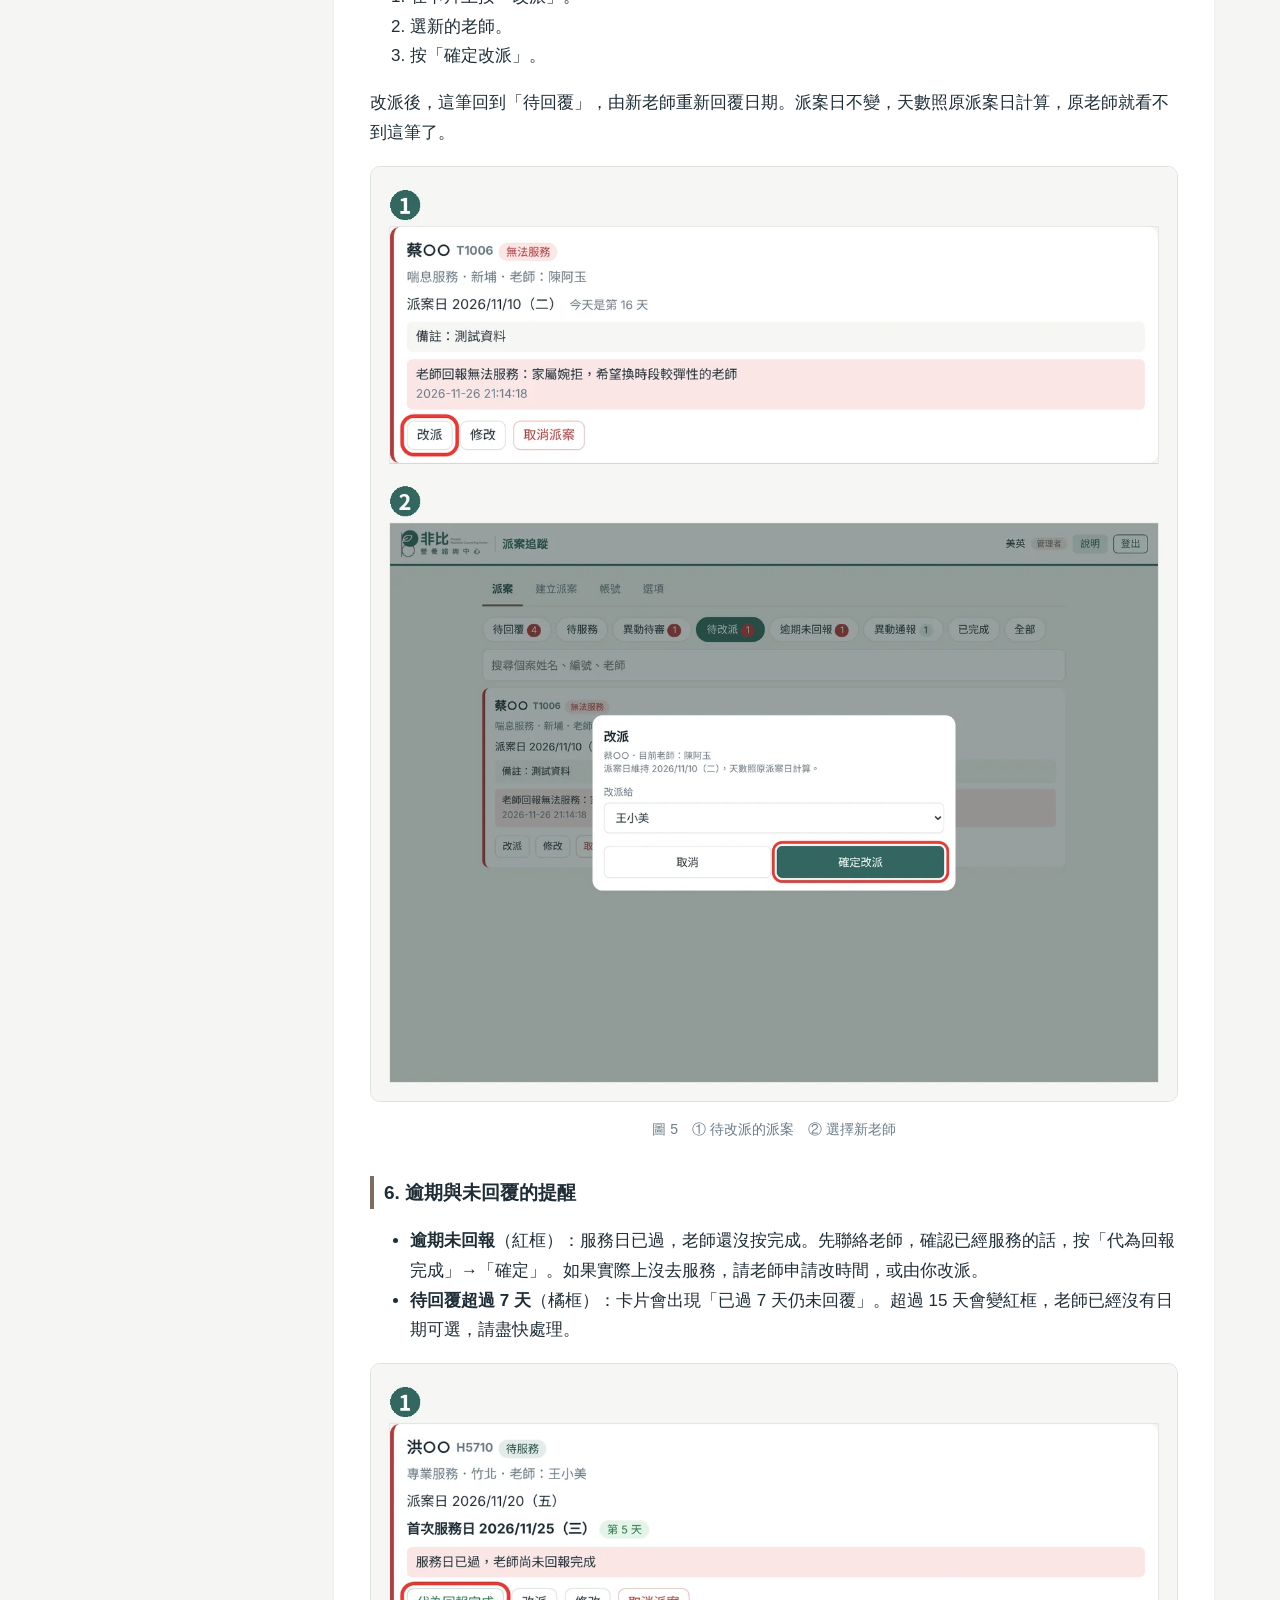
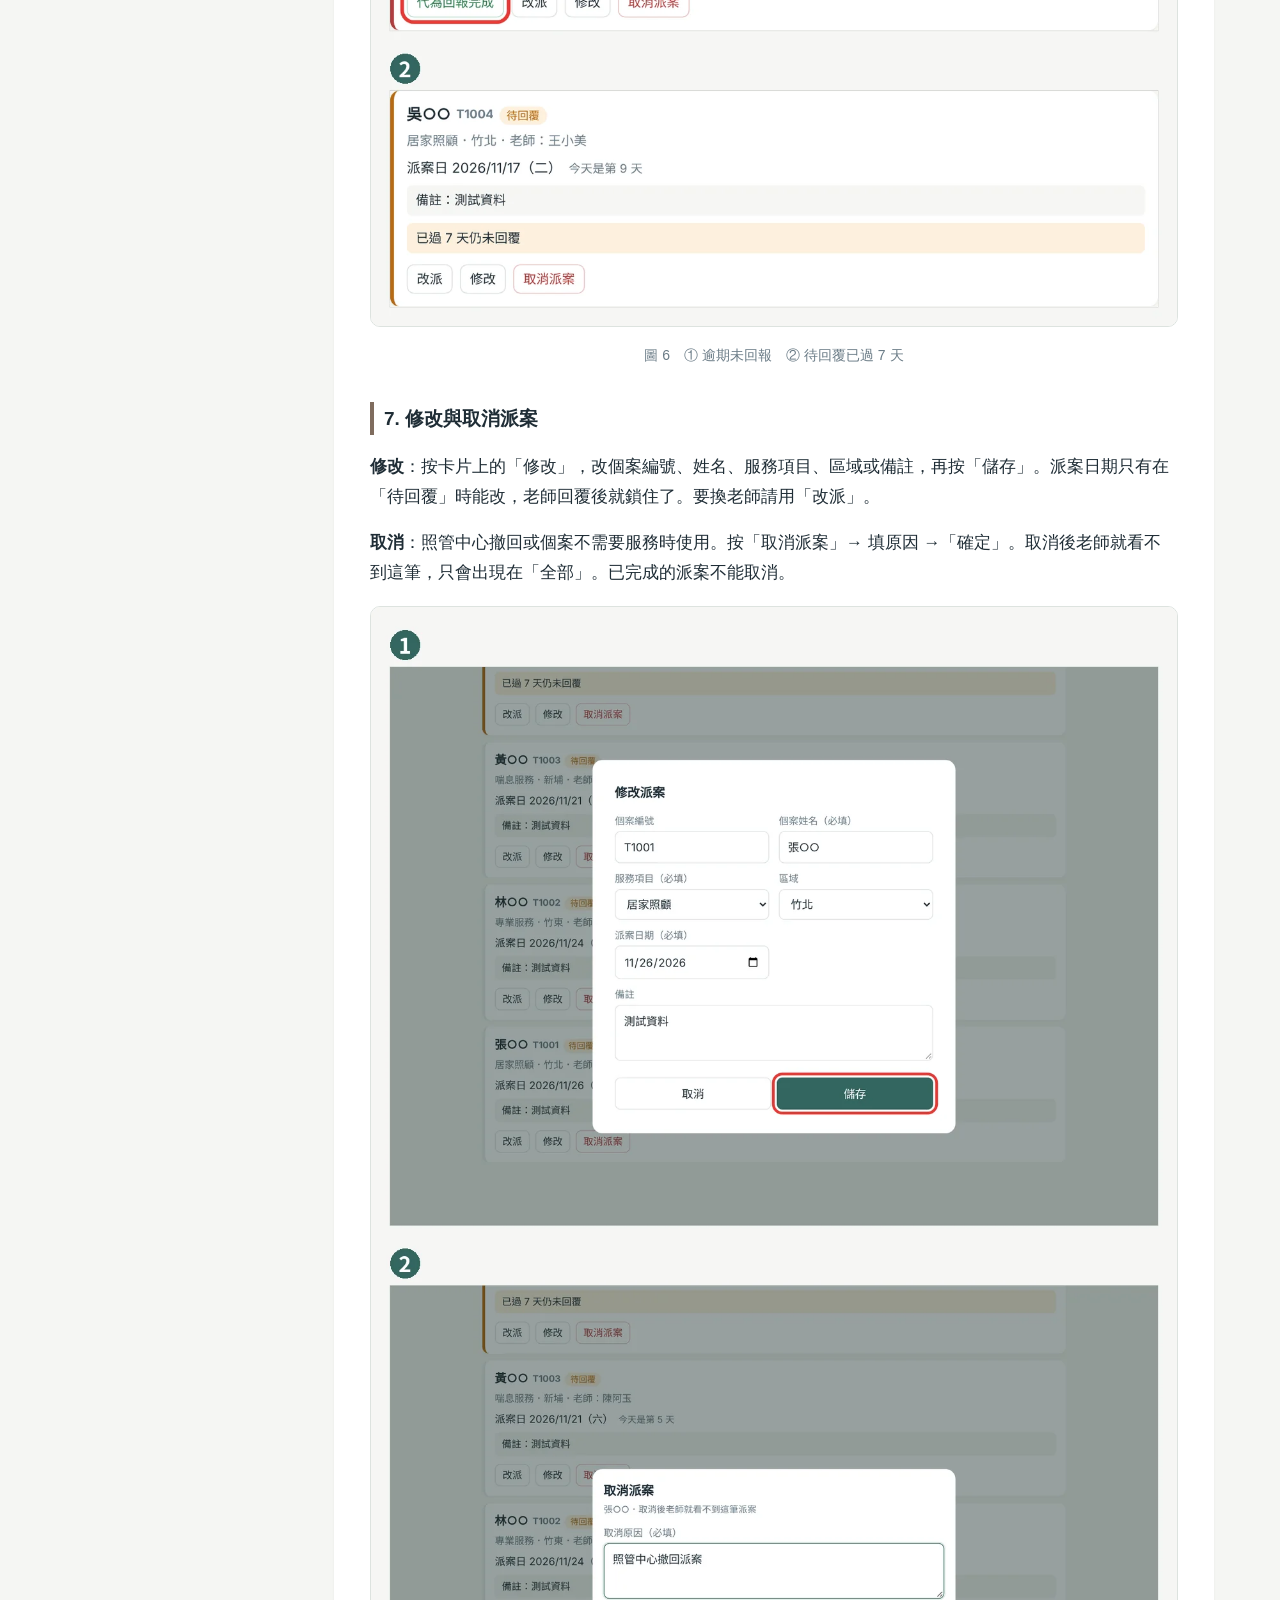
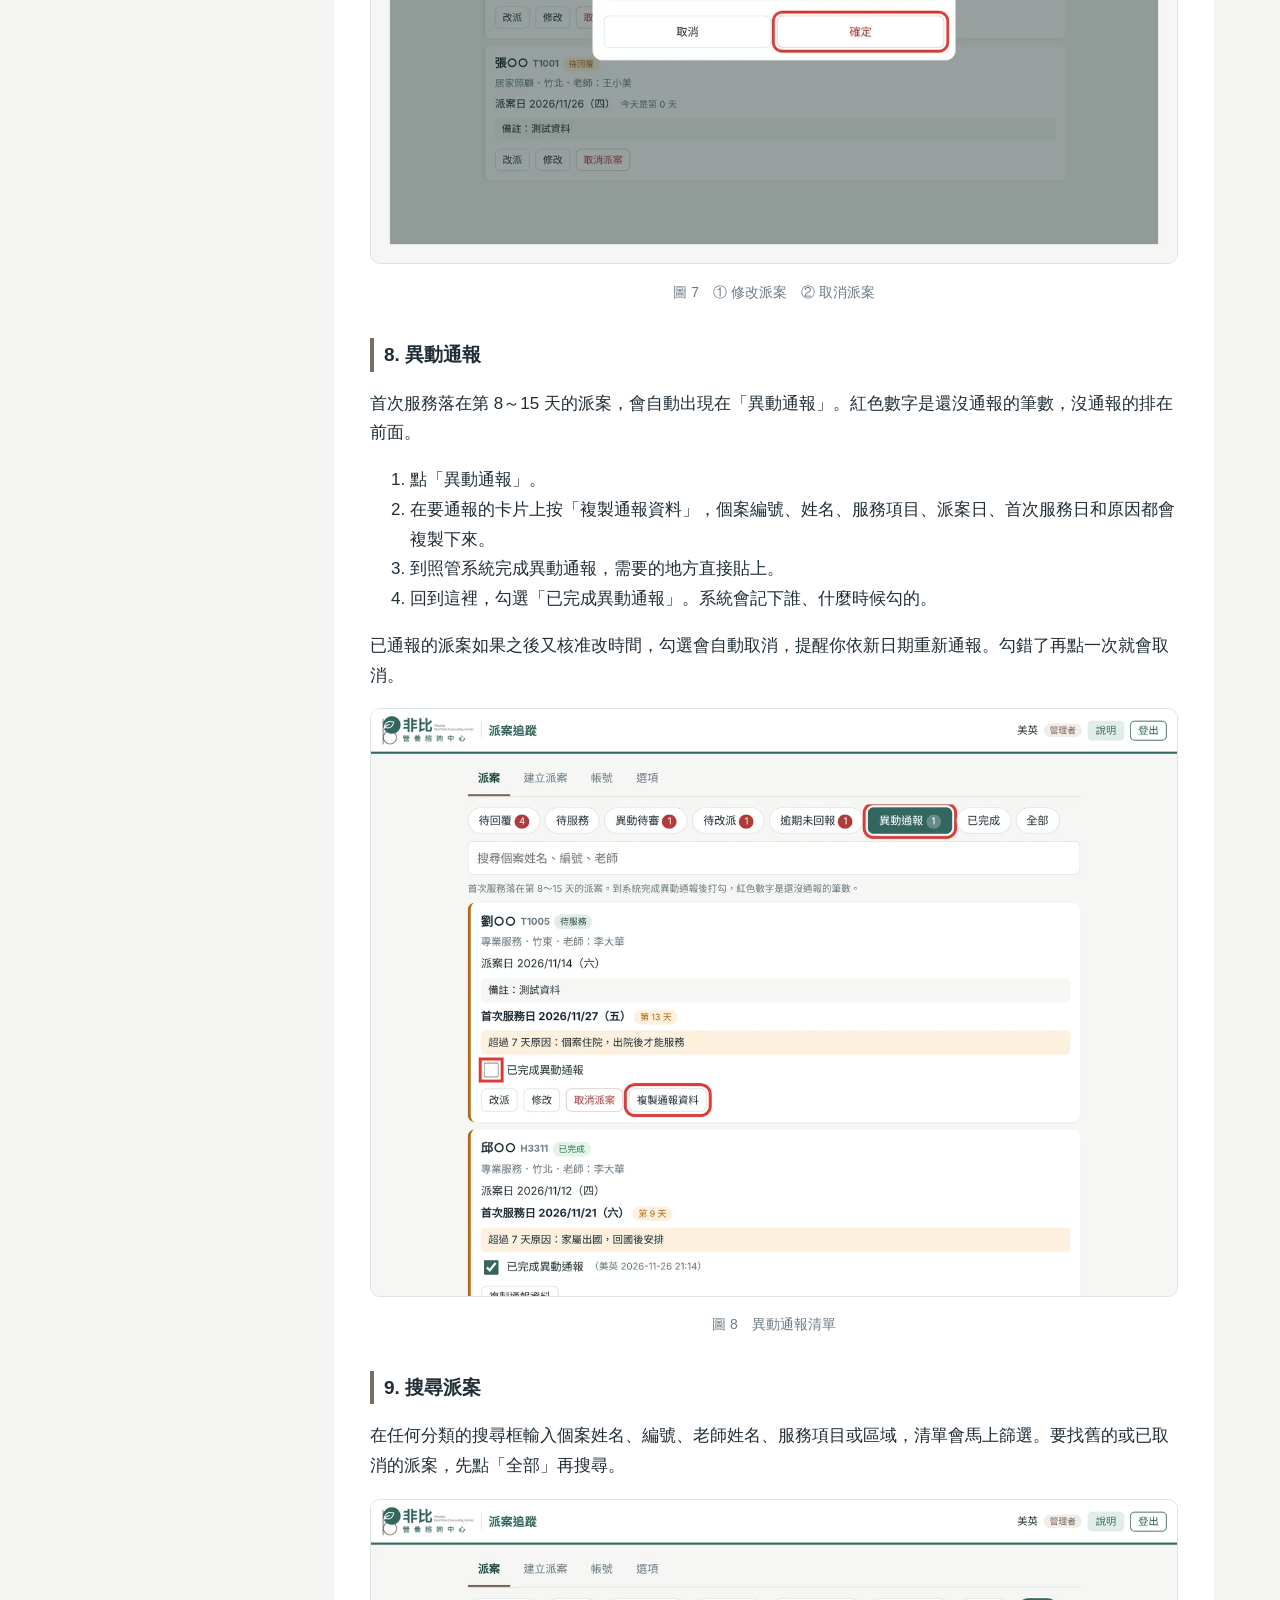
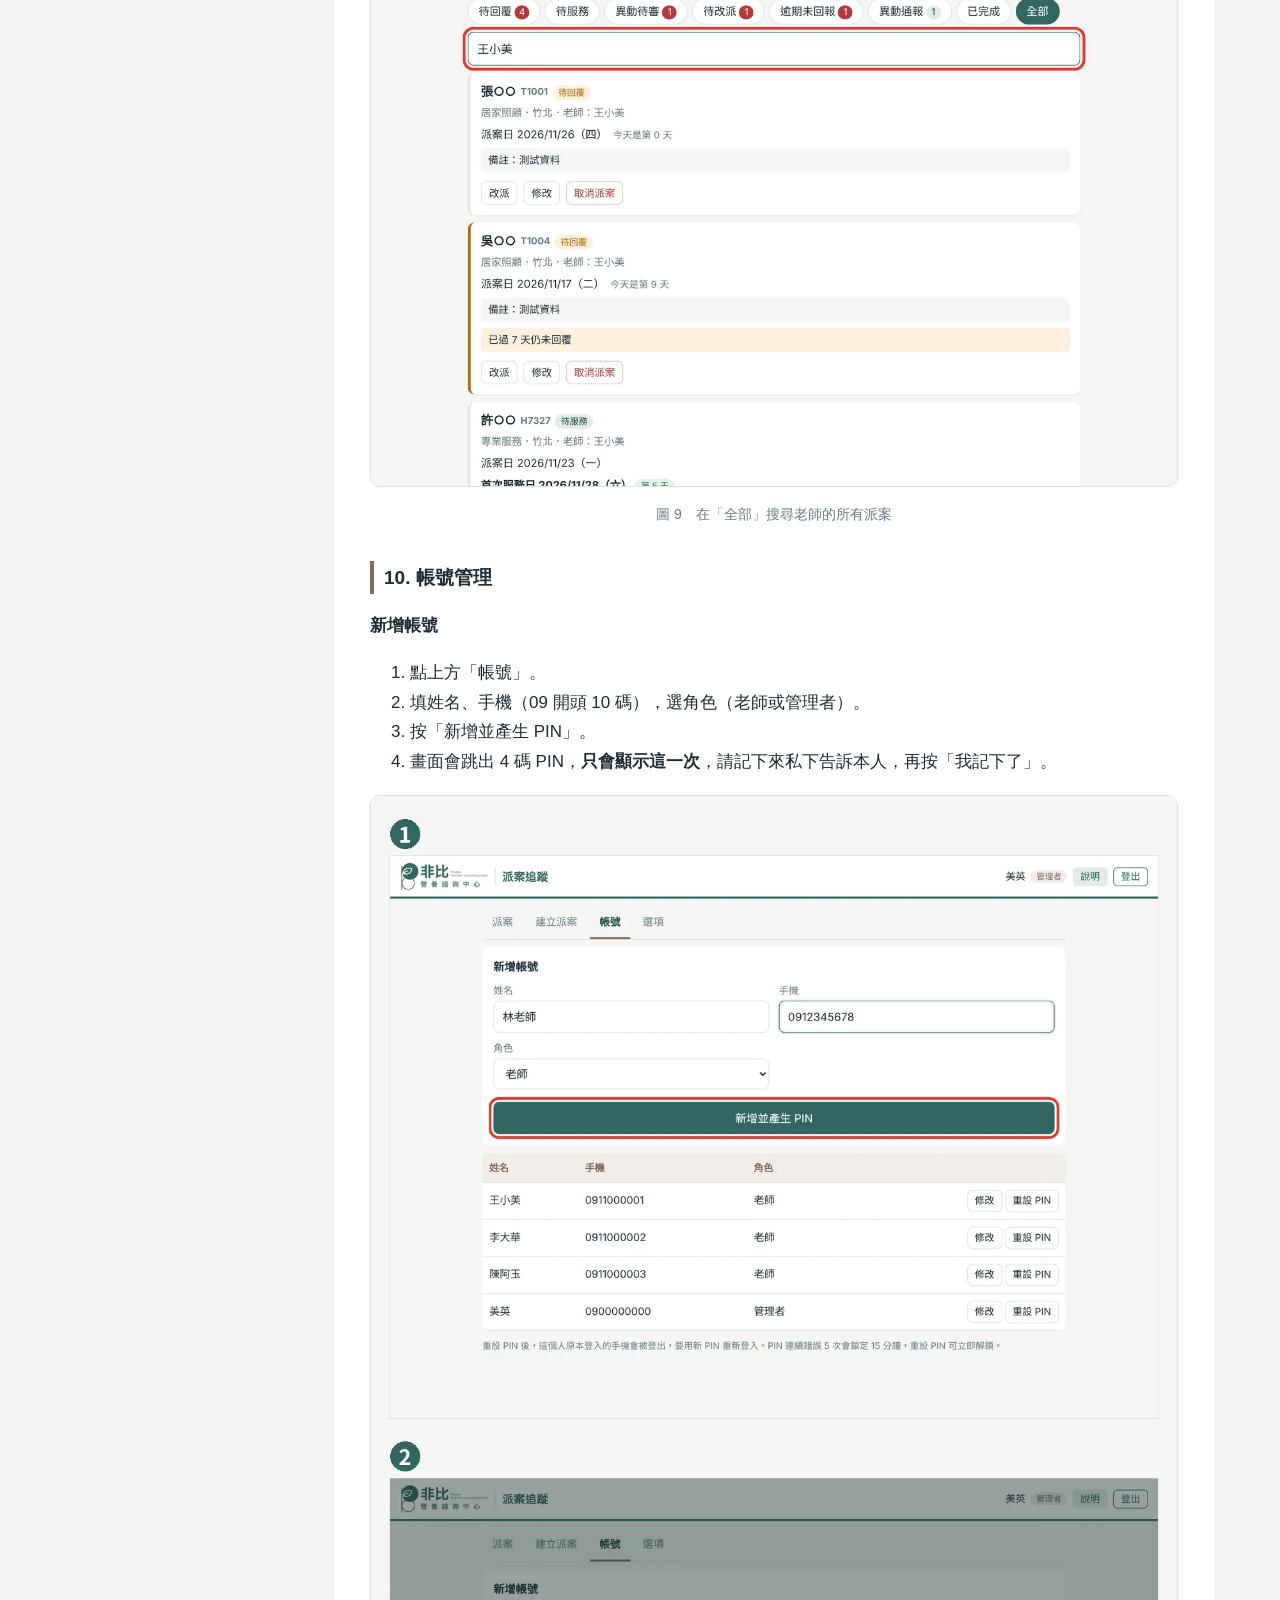
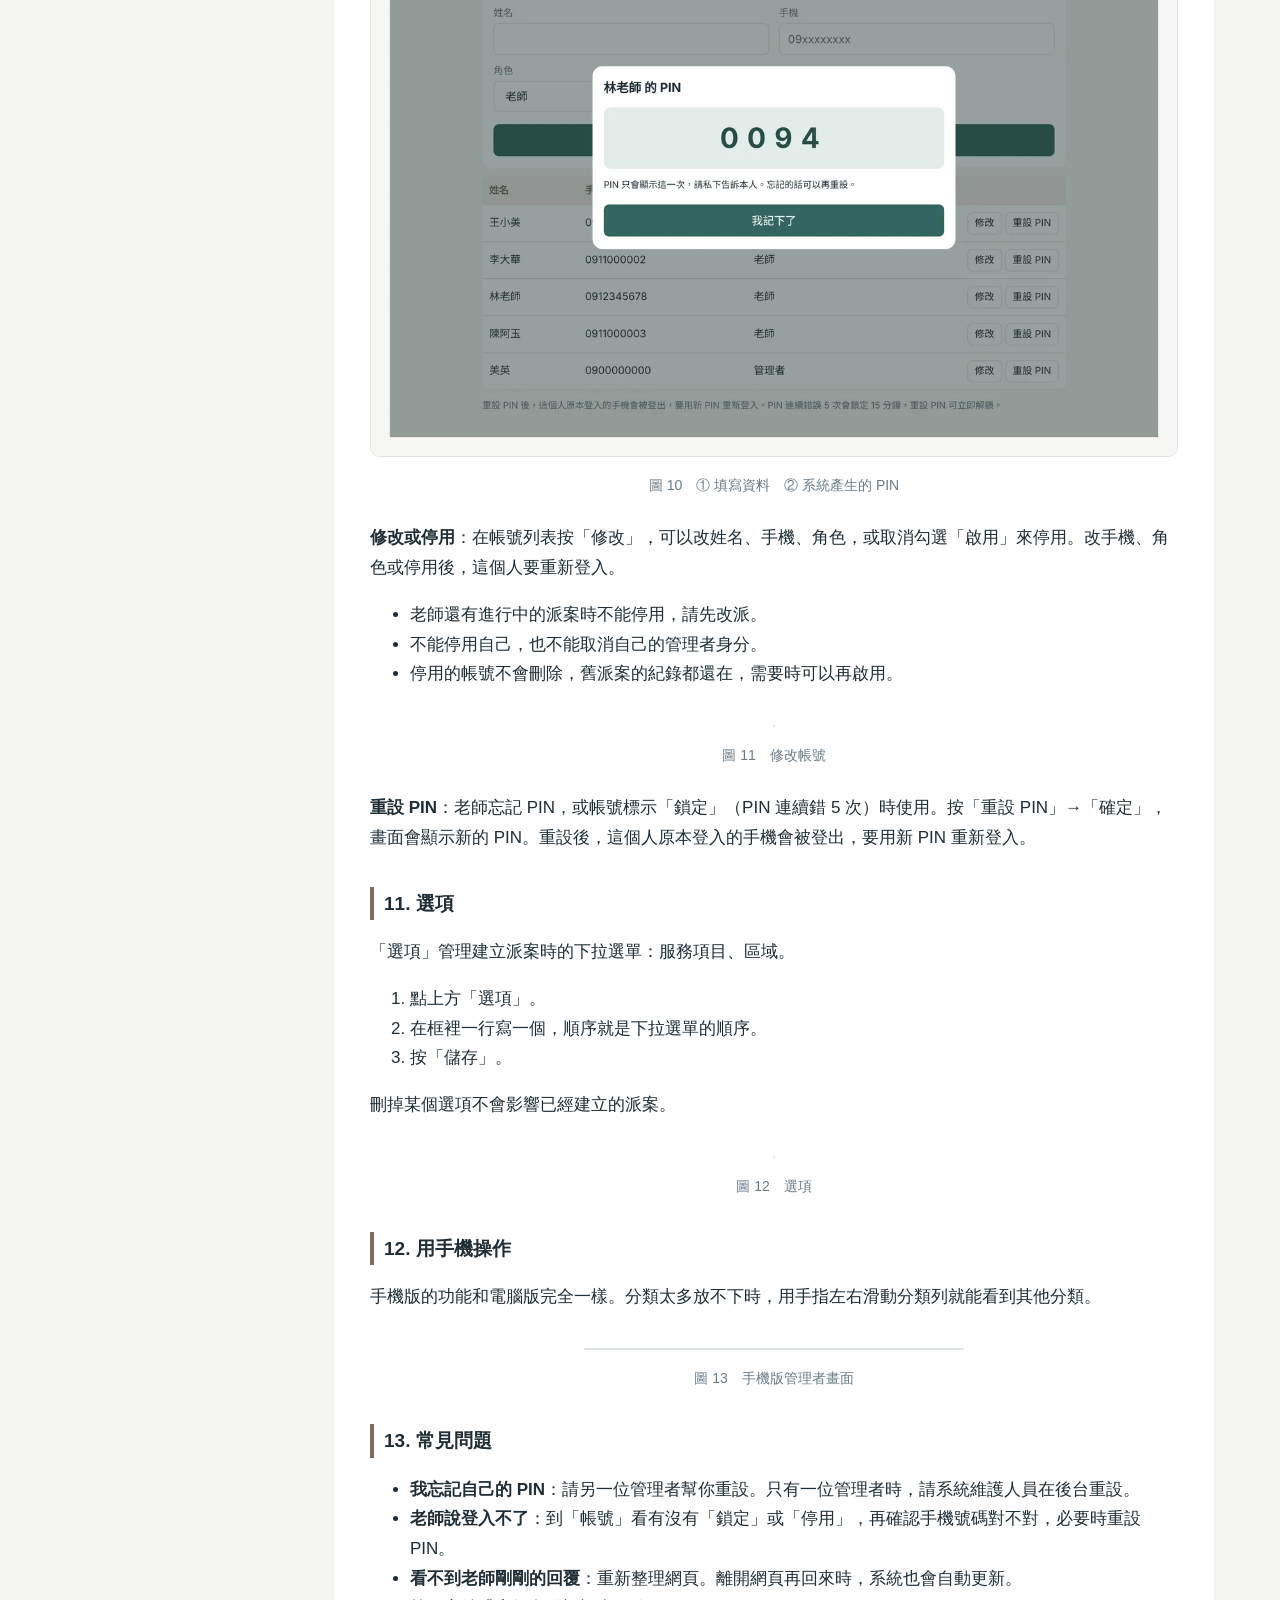
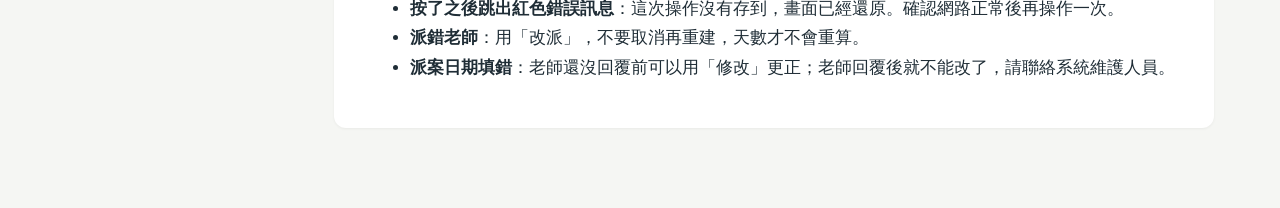
==== commit 45c783f8: "Add files via upload" ====
--- a/docs/manual/admin.html
+++ b/docs/manual/admin.html
@@ -3,17 +3,17 @@
 <head>
 <meta charset="utf-8">
 <meta name="viewport" content="width=device-width, initial-scale=1">
-<meta name="theme-color" content="#01513c">
+<meta name="theme-color" content="#33665f">
 <title>phoebe 派案追蹤 管理者操作手冊</title>
 <link rel="icon" href="../icon-192.png">
 <style>
-:root { --g:#01513c; --gd:#013d2d; --gl:#e2eee8; --b:#723e27; --bl:#f3e9e3; --bg:#f5f6f3; --line:#dde3df; --text:#1f2d36; --muted:#6b7c87; }
+:root { --g:#33665f; --gd:#264d47; --gl:#e3ecea; --b:#7f6c5e; --bl:#f1ece8; --bg:#f5f6f3; --line:#dde3df; --text:#1f2d36; --muted:#6b7c87; }
 * { box-sizing:border-box; }
 html { scroll-behavior:smooth; scroll-padding-top:80px; }
 body { margin:0; background:var(--bg); color:var(--text); font:17px/1.75 -apple-system,"PingFang TC","Microsoft JhengHei","Noto Sans TC",sans-serif; }
 a { color:var(--g); }
 header { position:sticky; top:0; z-index:10; background:#fff; border-bottom:3px solid var(--g); display:flex; align-items:center; gap:12px; padding:8px 16px; }
-header img { height:46px; }
+header img { height:42px; }
 header .t { font-weight:700; color:var(--g); border-left:1px solid var(--line); padding-left:12px; white-space:nowrap; overflow:hidden; text-overflow:ellipsis; }
 header .back { margin-left:auto; white-space:nowrap; font-size:14px; border:1px solid var(--g); border-radius:6px; padding:3px 10px; text-decoration:none; }
 .wrap { max-width:1180px; margin:0 auto; display:grid; grid-template-columns:240px 1fr; gap:28px; padding:20px 16px 80px; }
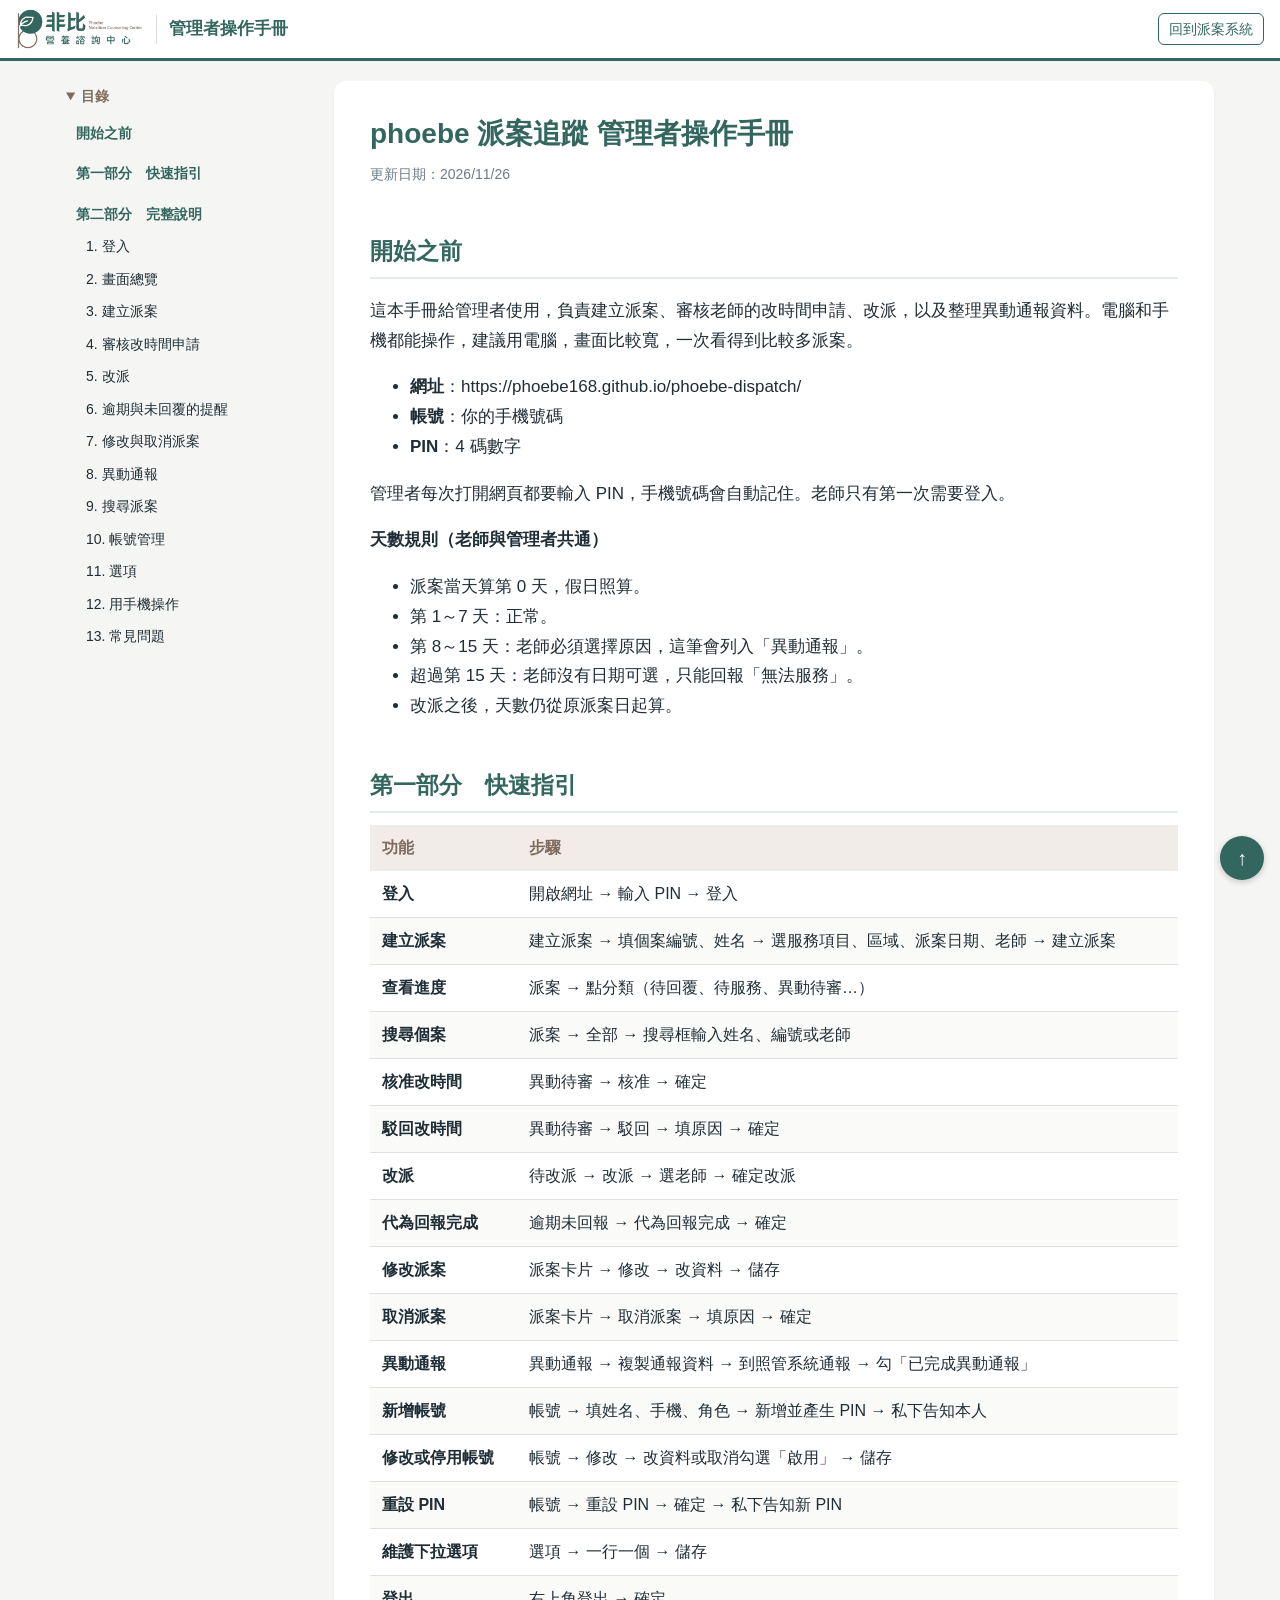
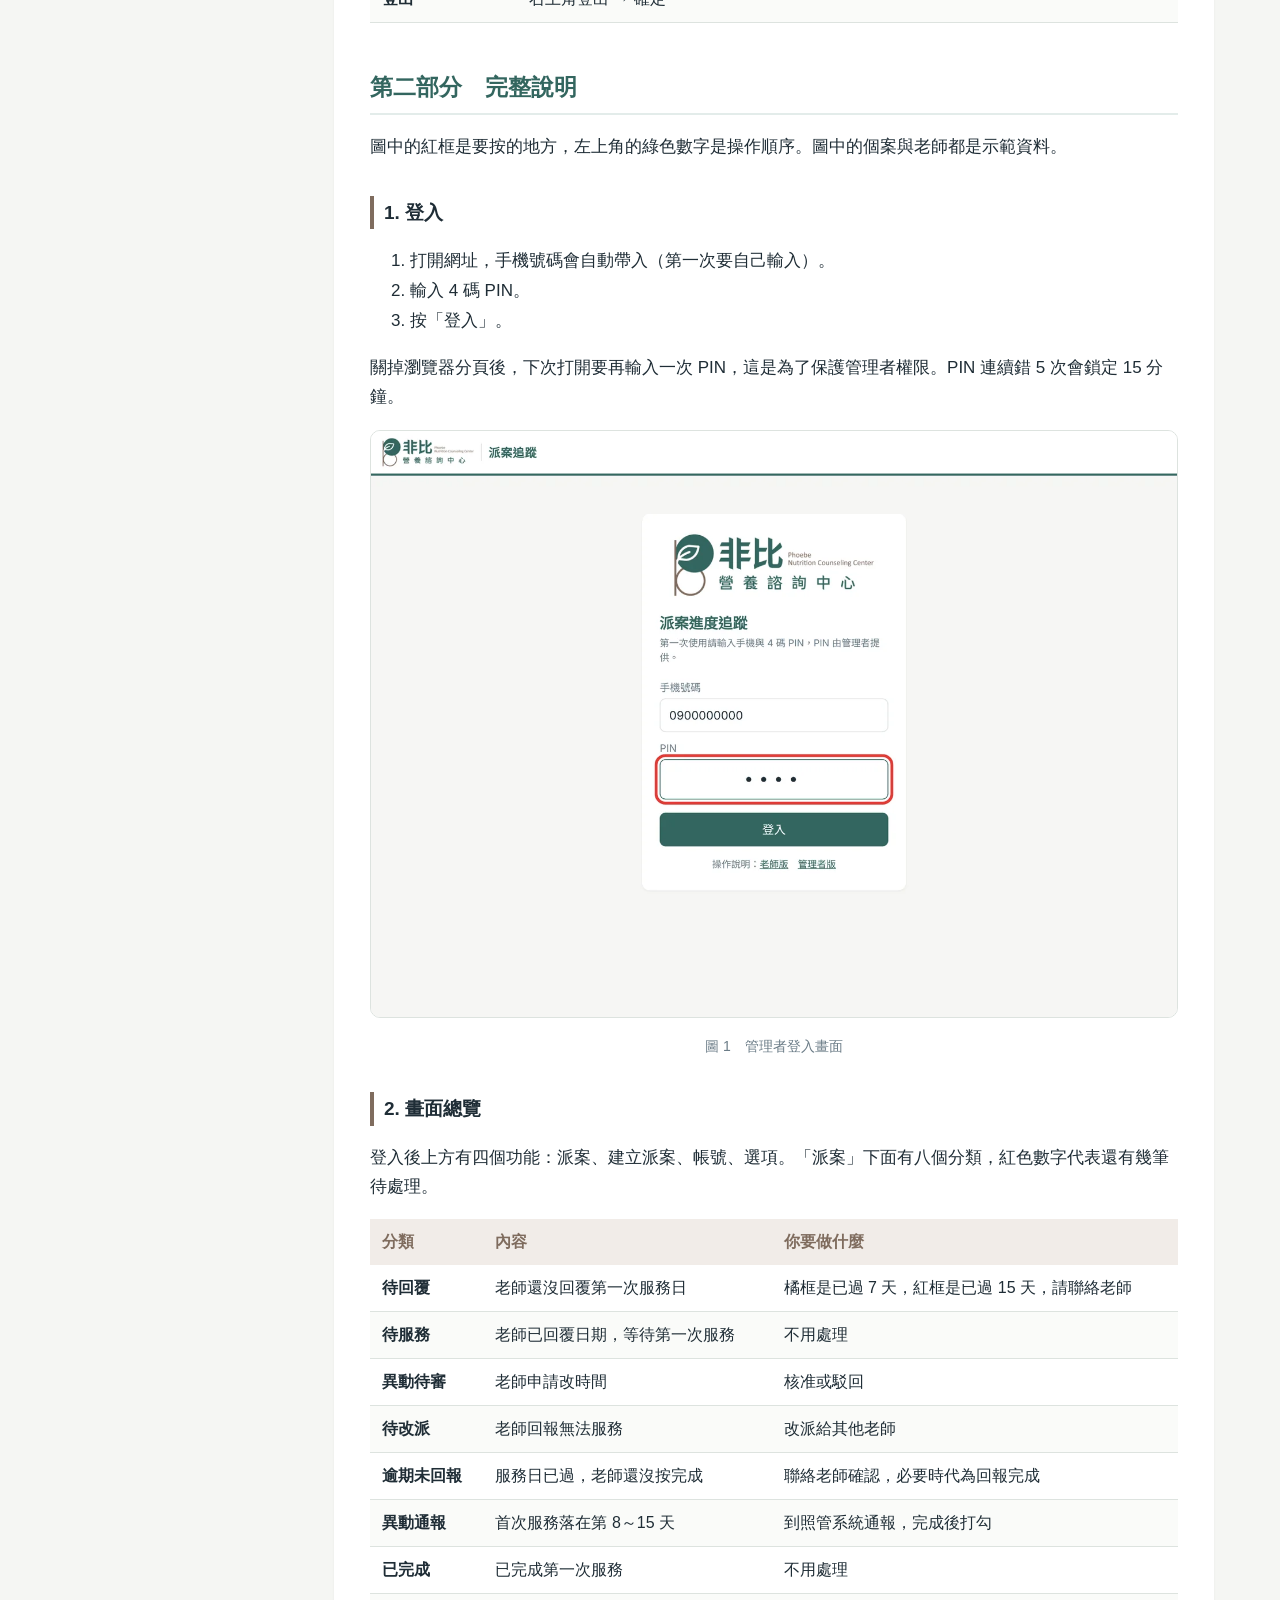
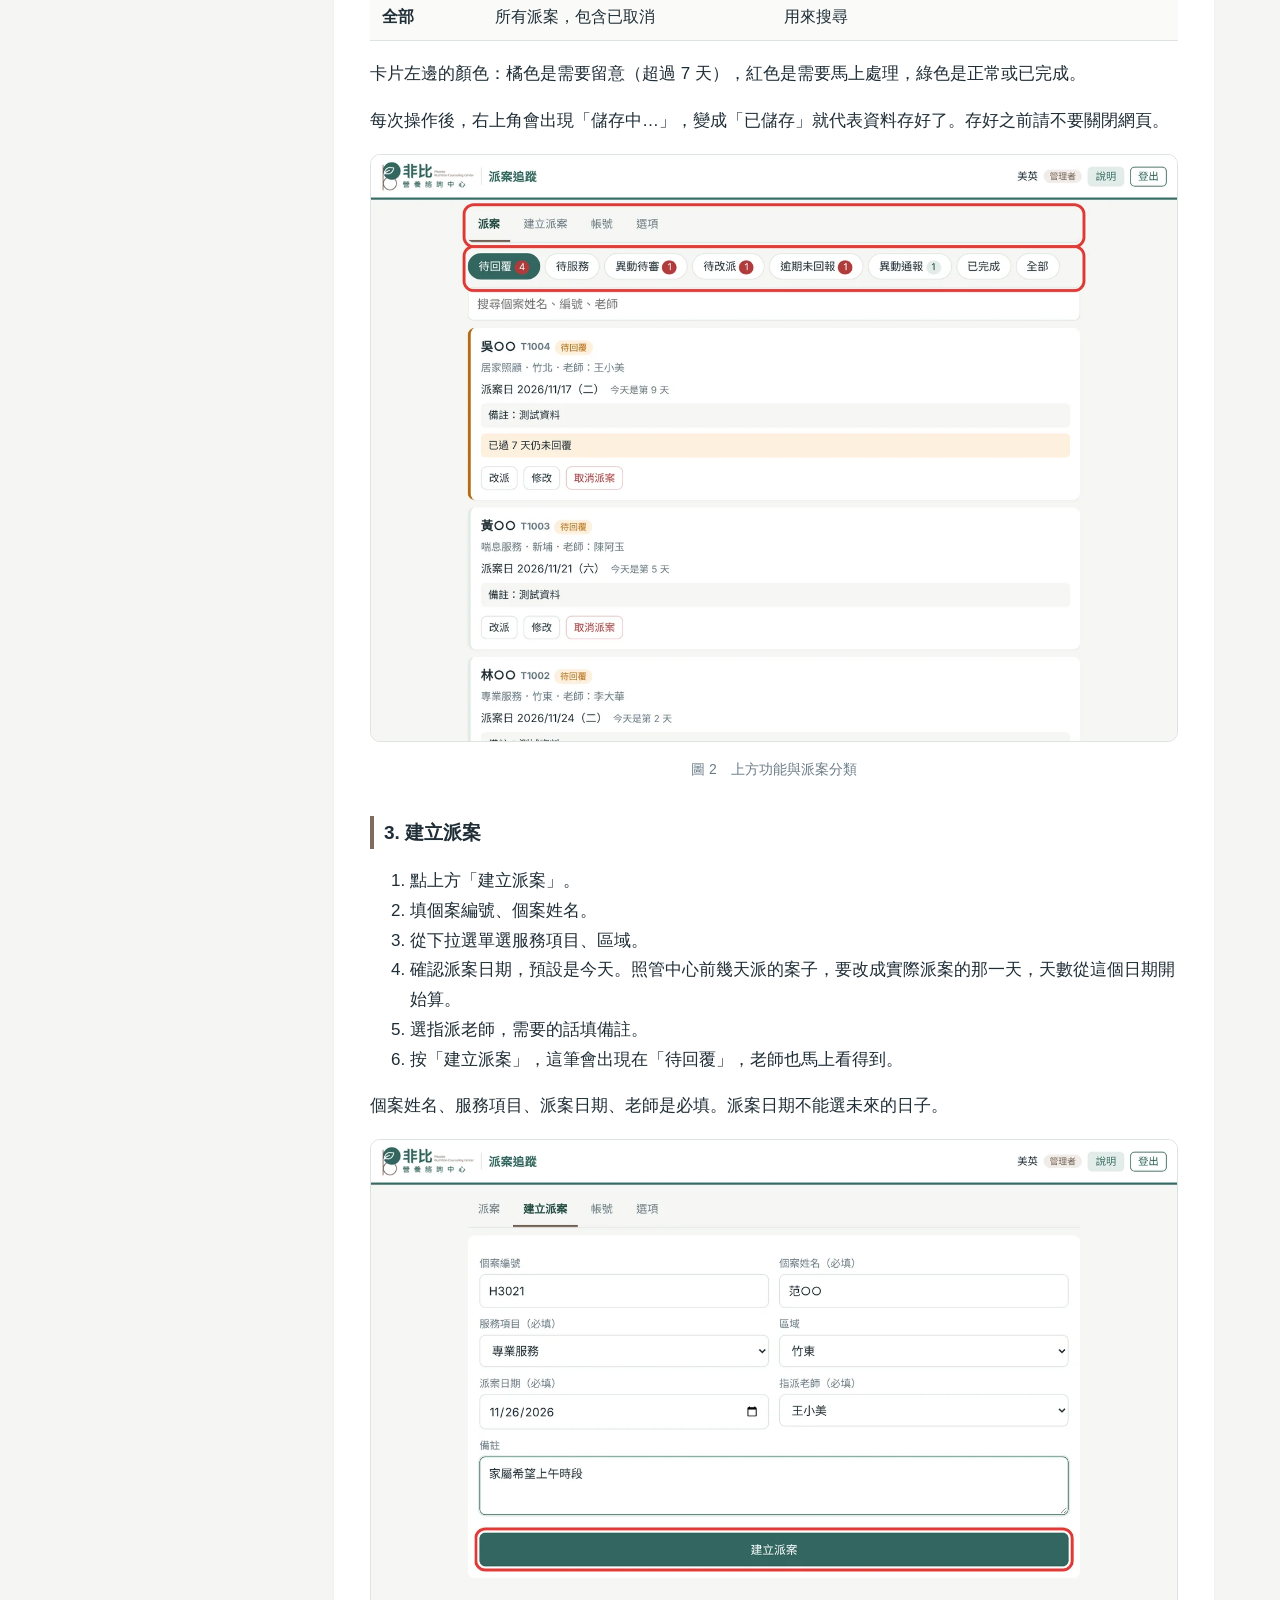
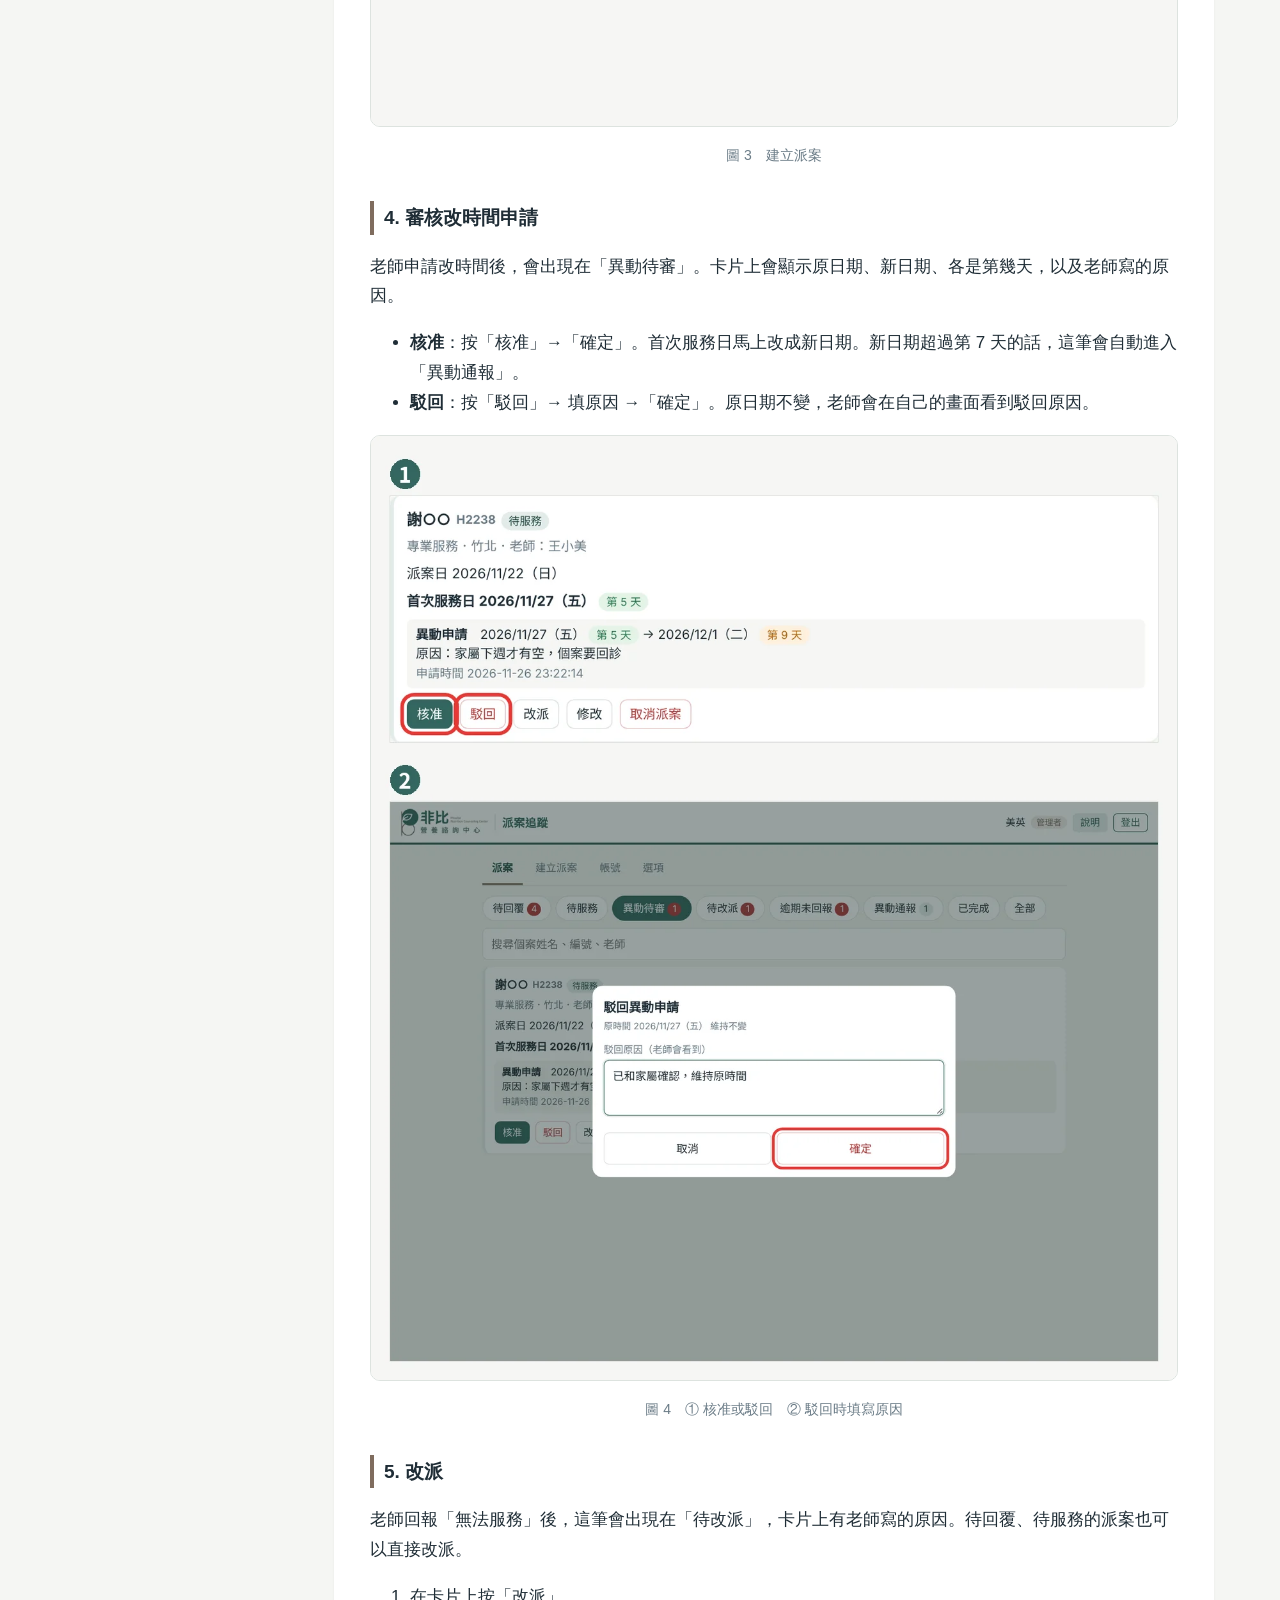
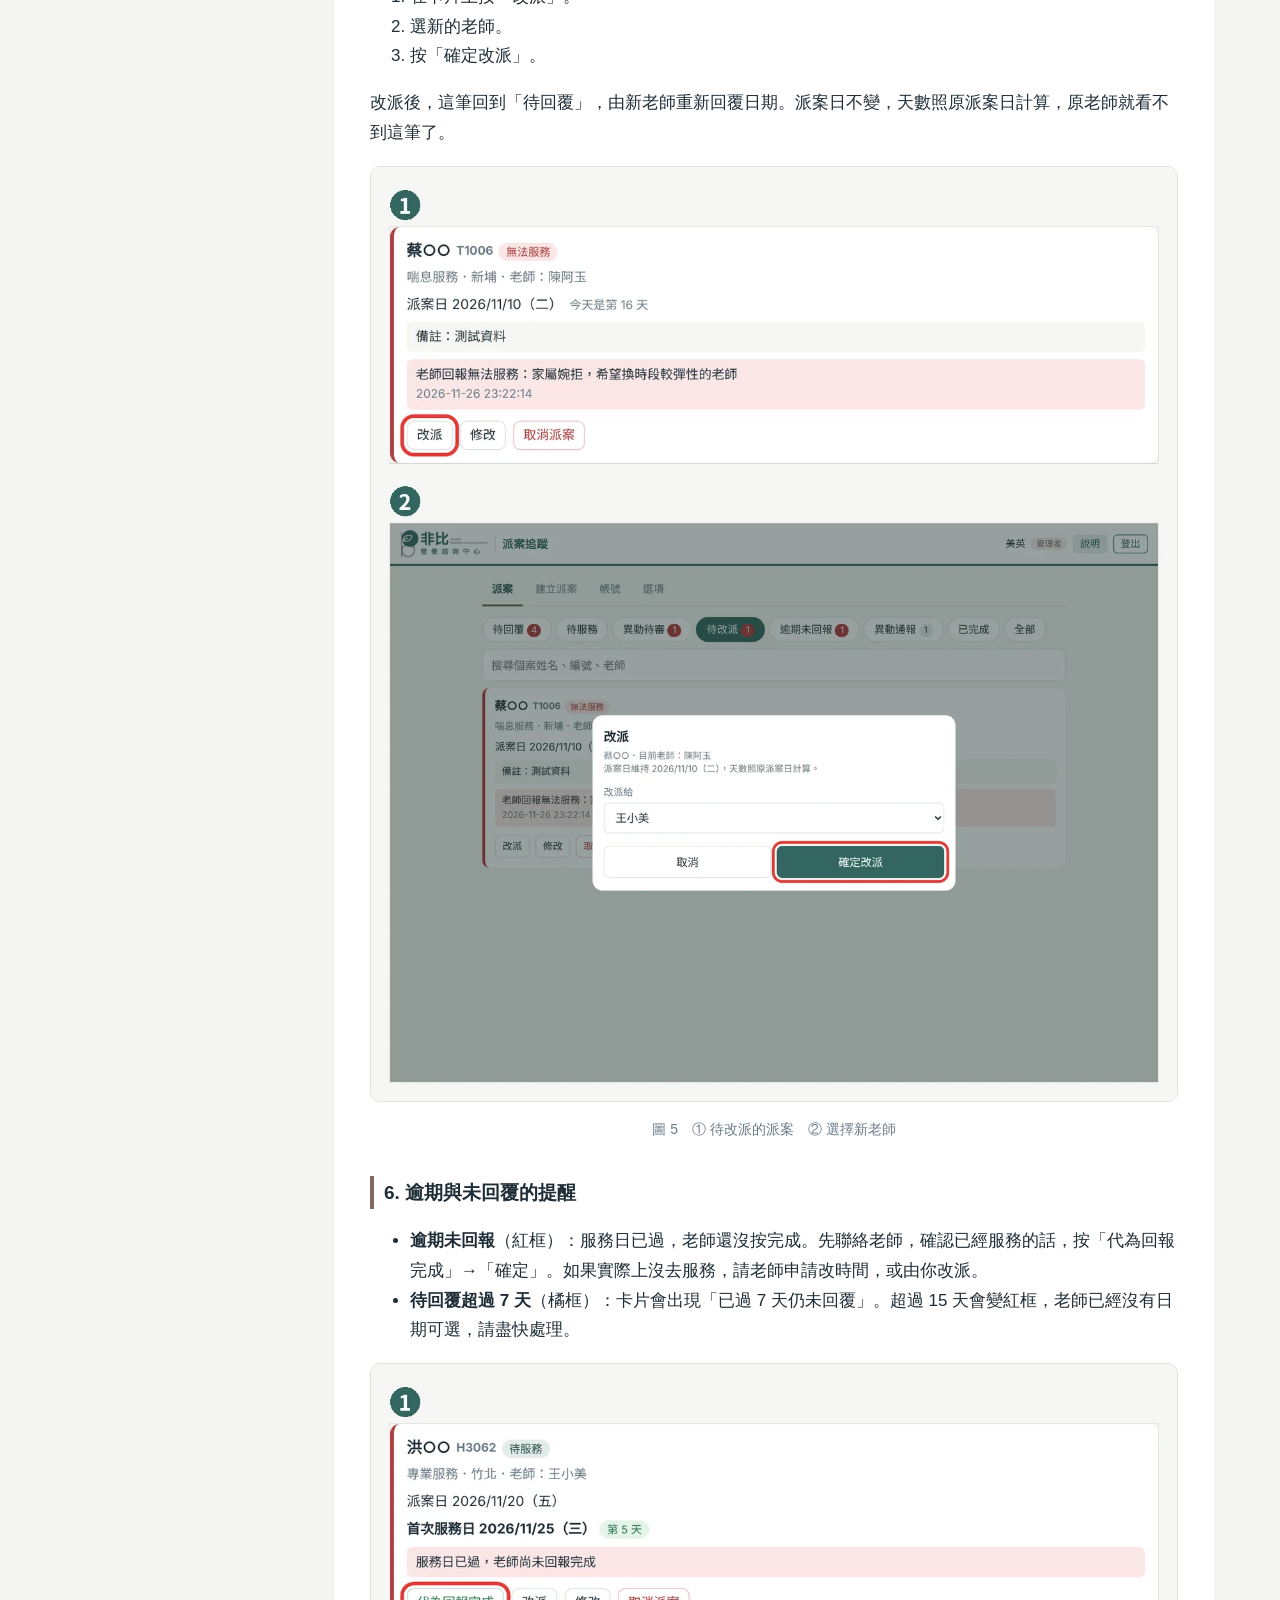
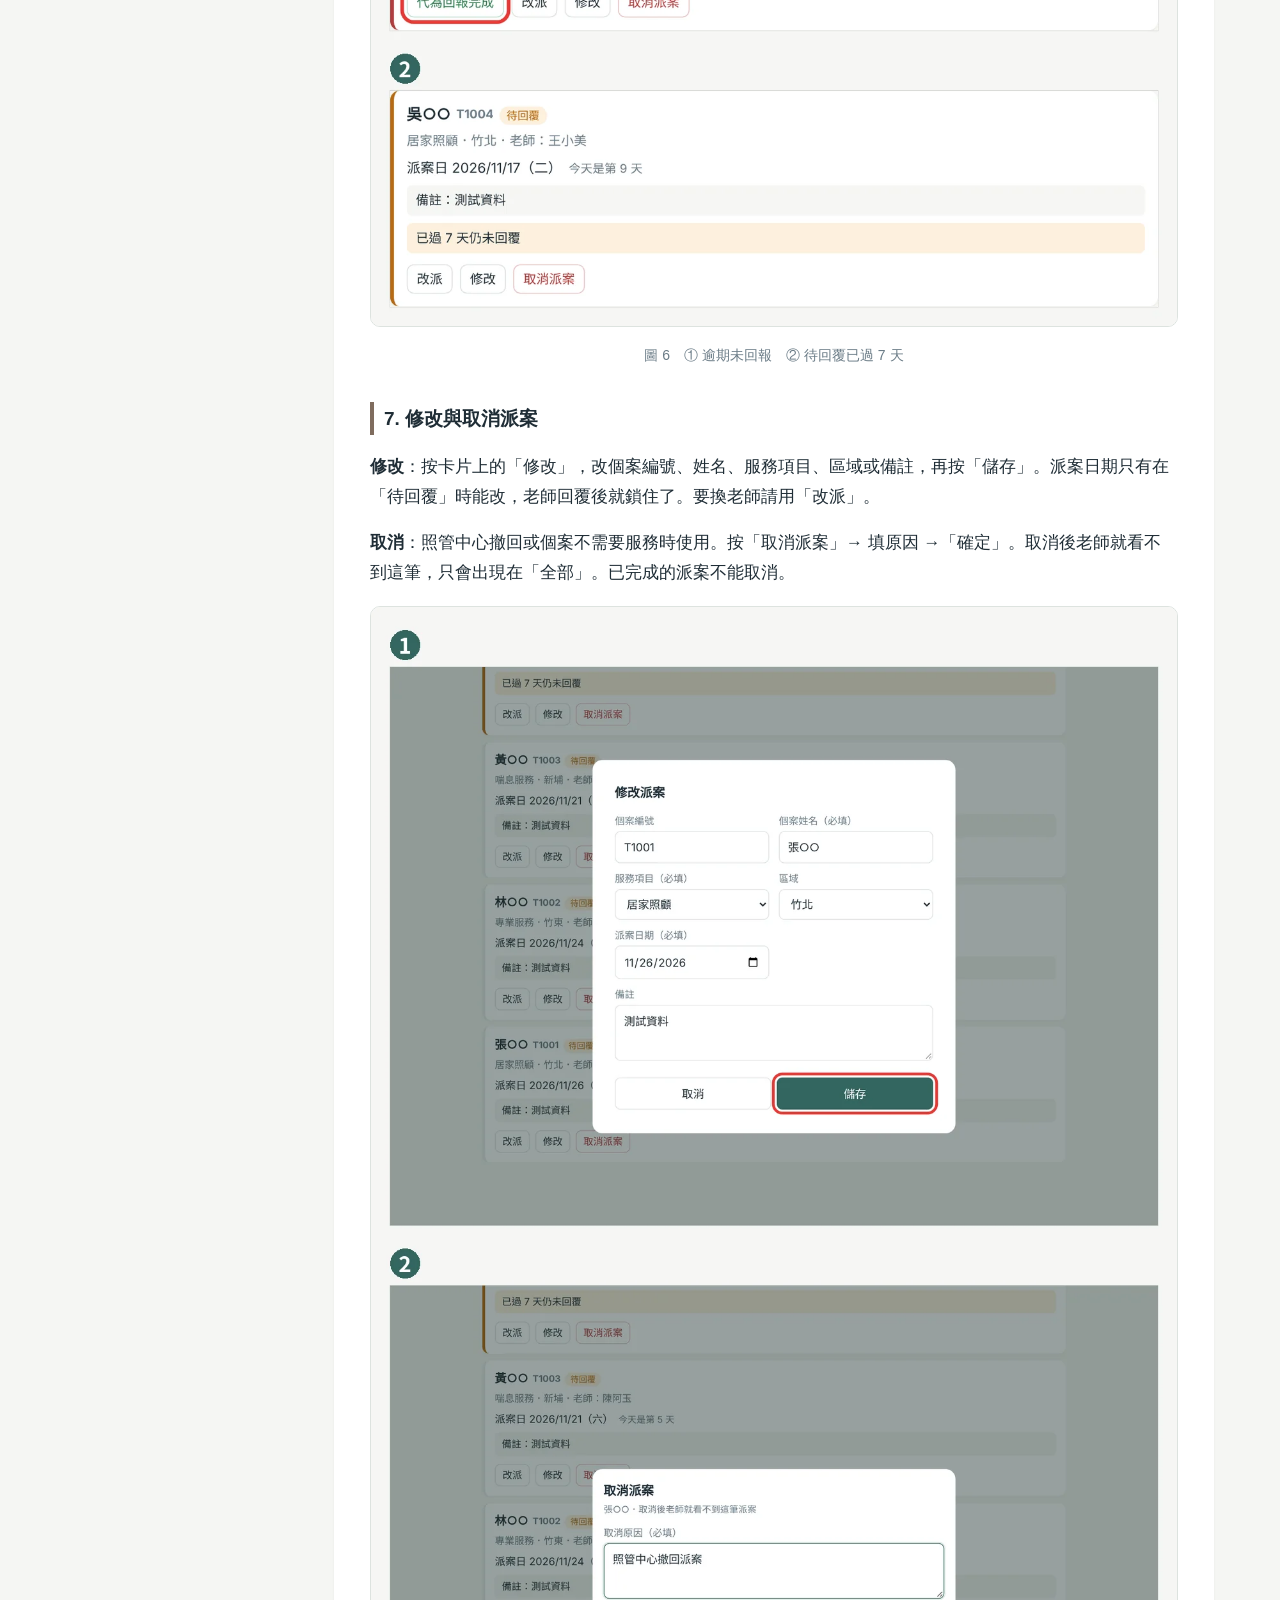
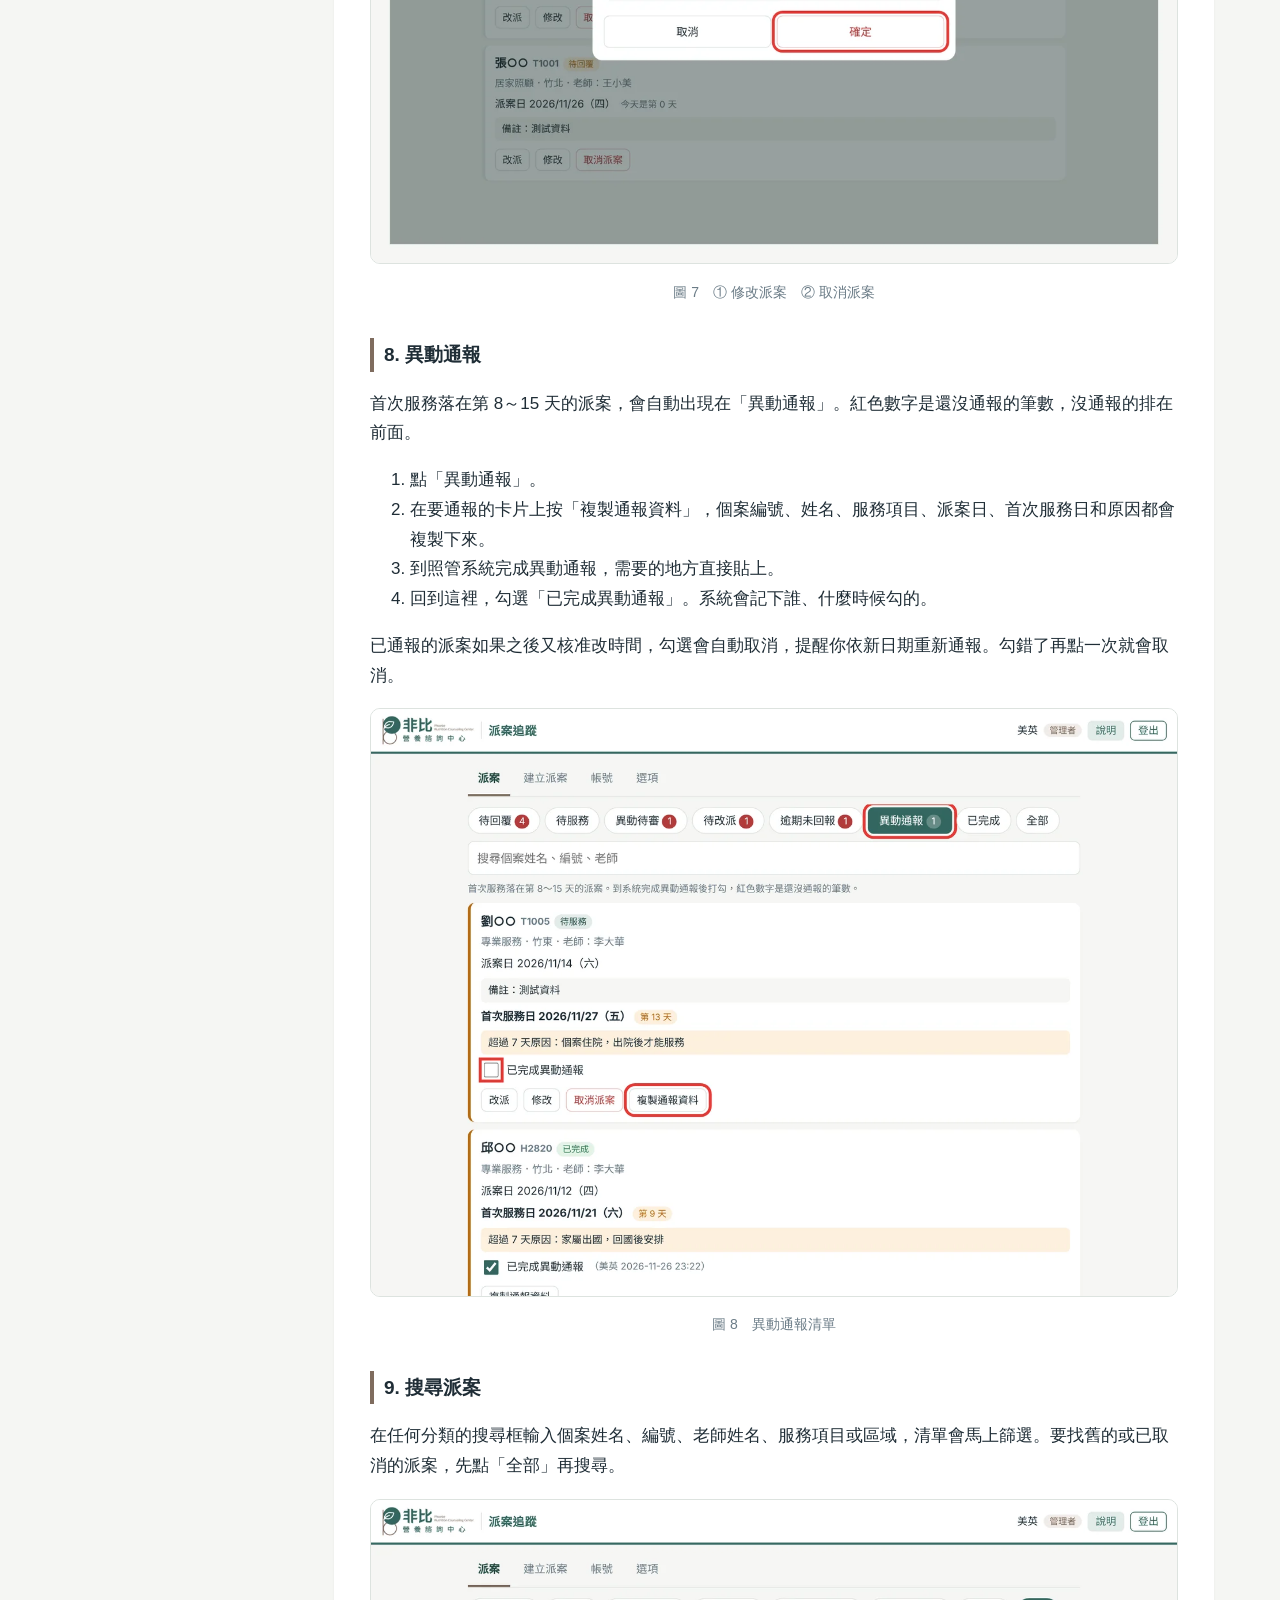
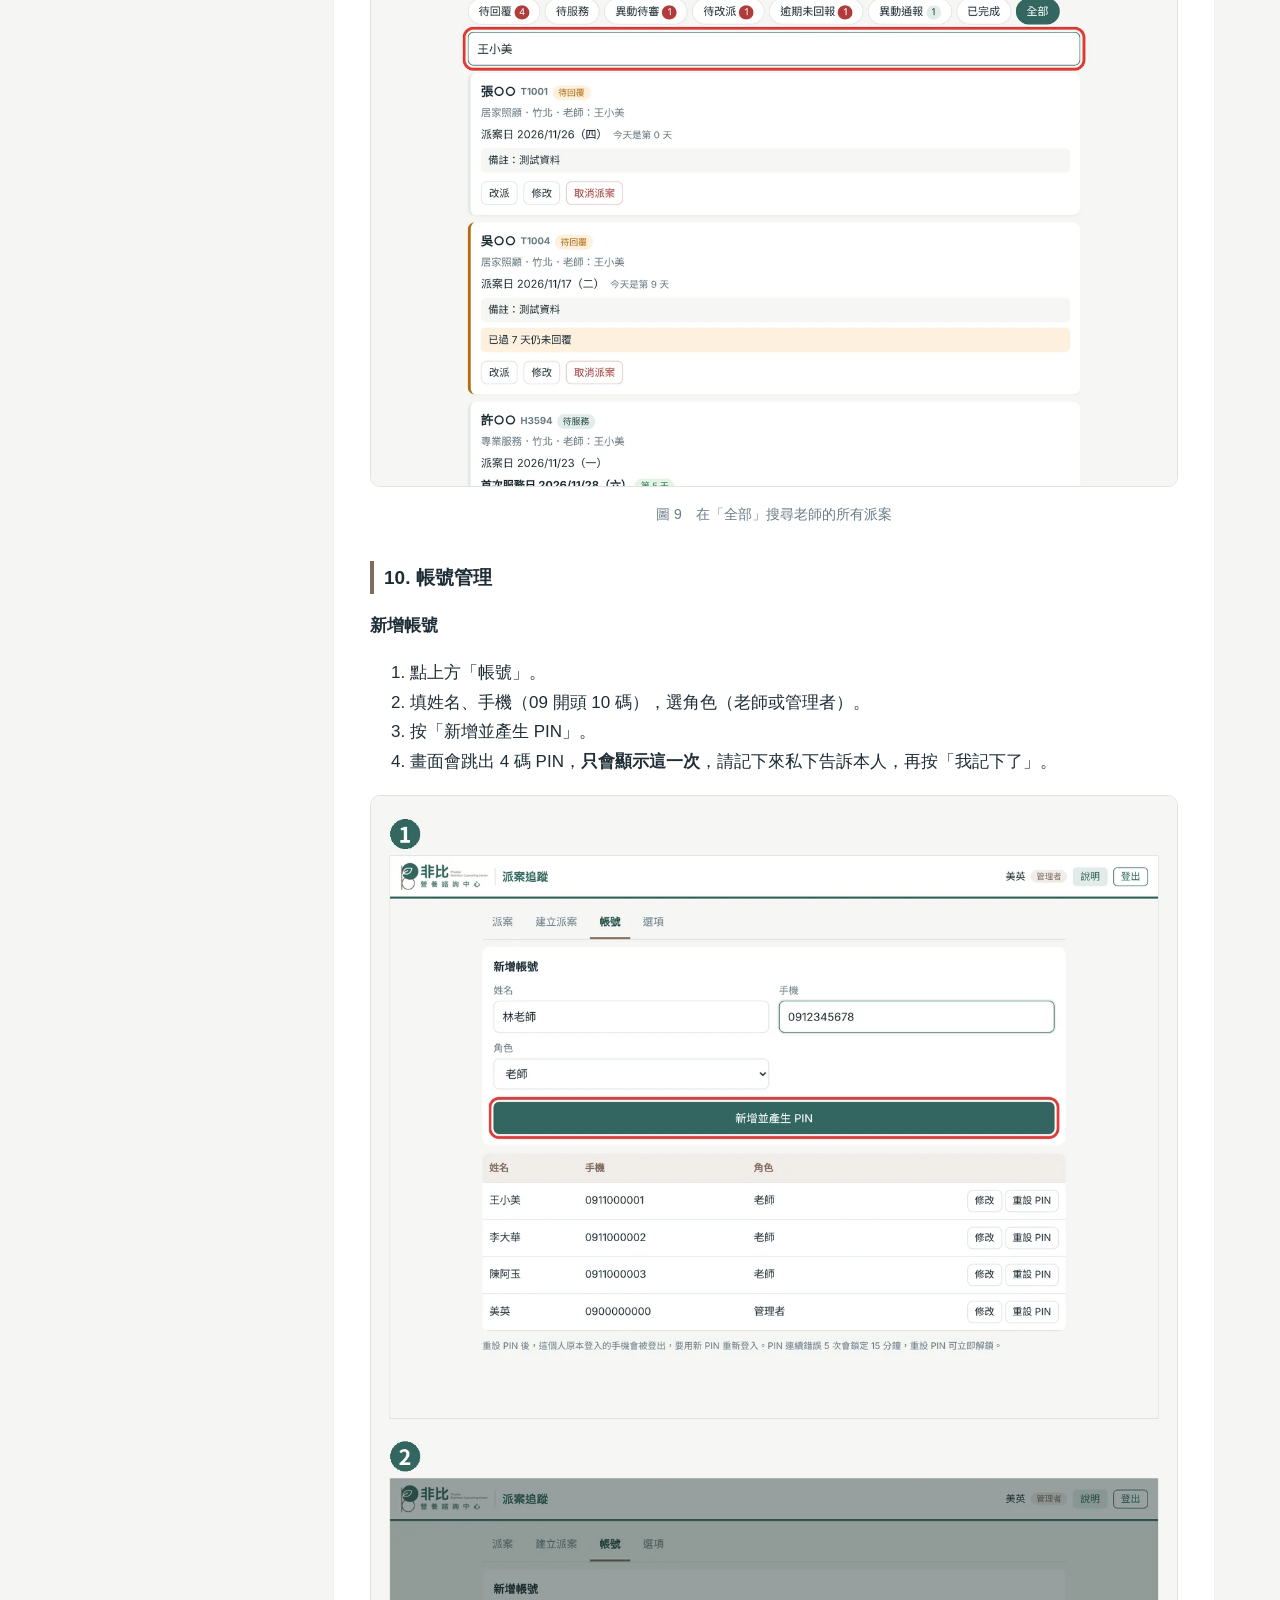
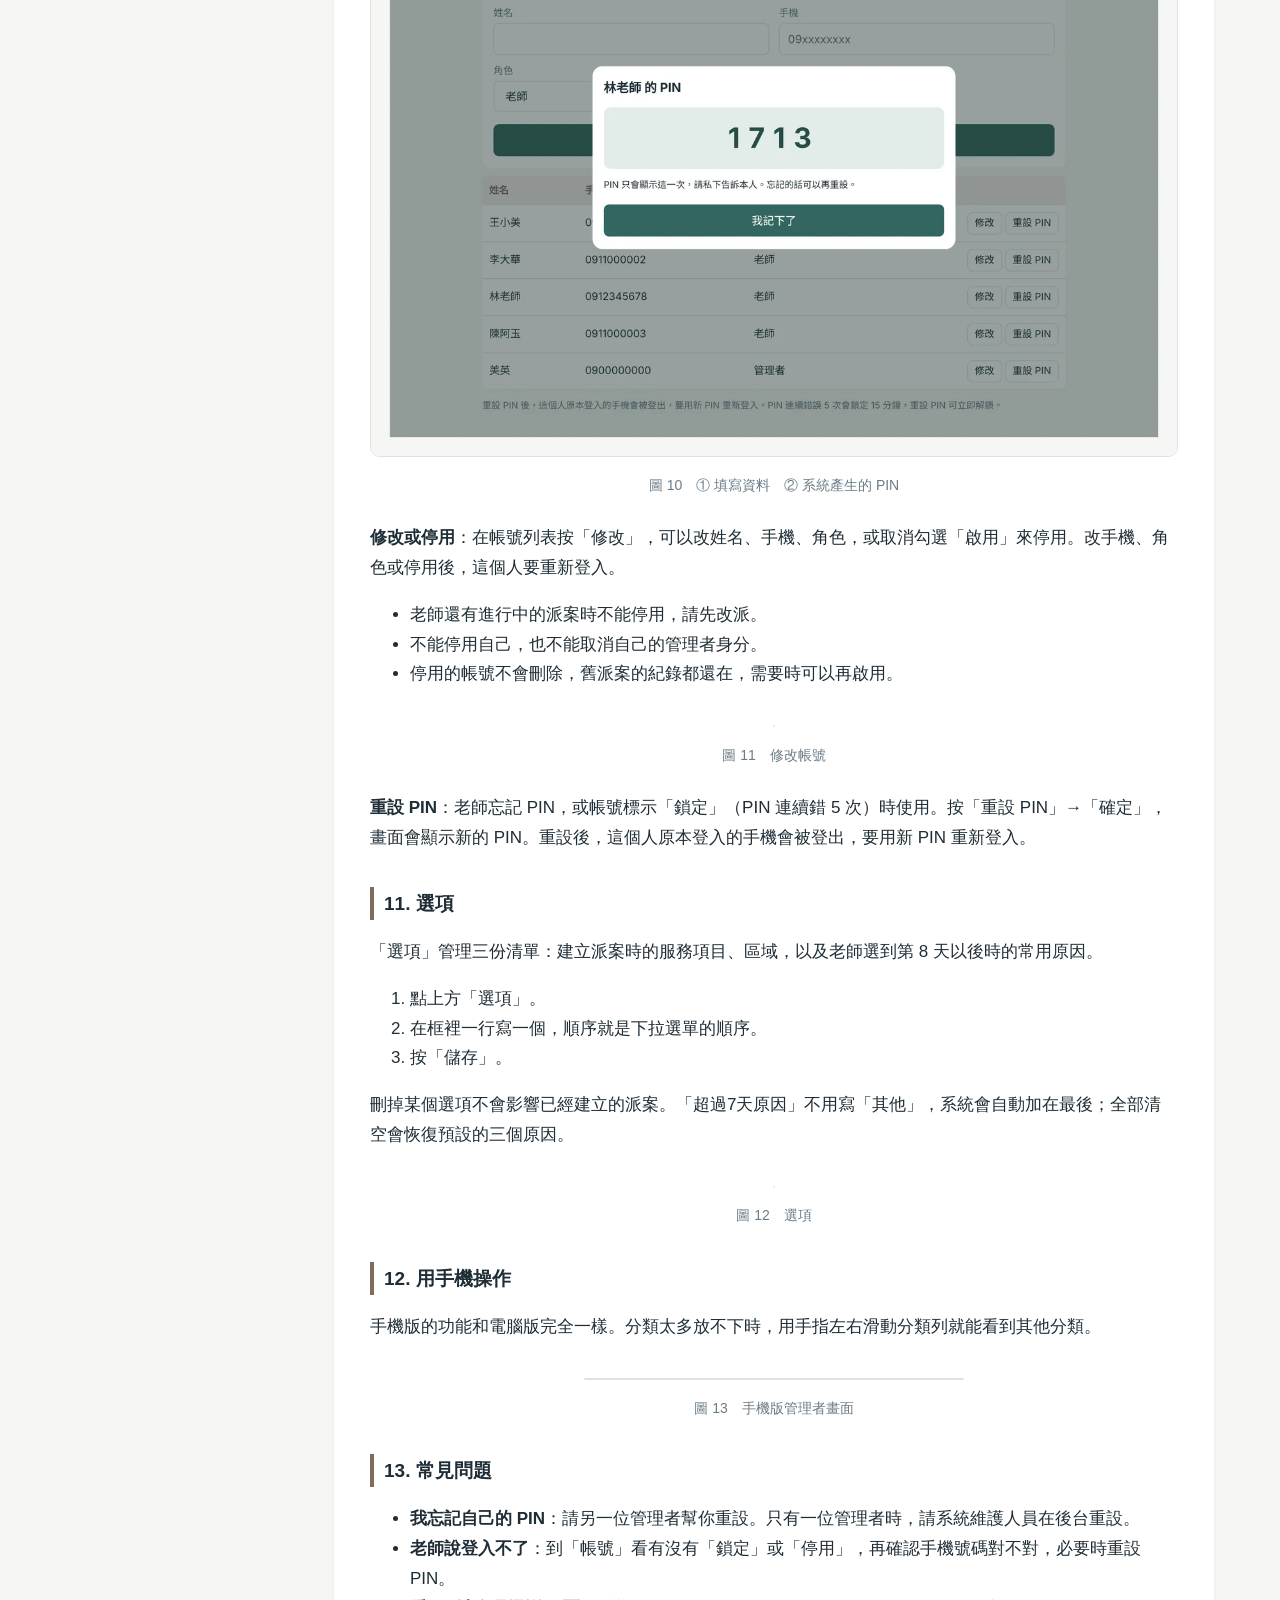
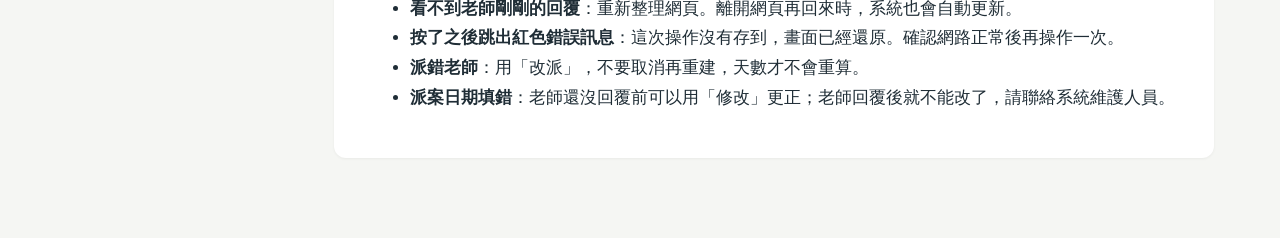
==== commit 97154511: "Add files via upload" ====
--- a/docs/manual/admin.html
+++ b/docs/manual/admin.html
@@ -76,7 +76,7 @@
 <ul>
 <li>派案當天算第 0 天，假日照算。</li>
 <li>第 1～7 天：正常。</li>
-<li>第 8～15 天：老師必須填原因，這筆會列入「異動通報」。</li>
+<li>第 8～15 天：老師必須選擇原因，這筆會列入「異動通報」。</li>
 <li>超過第 15 天：老師沒有日期可選，只能回報「無法服務」。</li>
 <li>改派之後，天數仍從原派案日起算。</li>
 </ul>
@@ -289,13 +289,13 @@
 <figure><img loading="lazy" alt="修改帳號" src="img/a11.webp" /><figcaption>圖 11　修改帳號</figcaption></figure>
 <p><strong>重設 PIN</strong>：老師忘記 PIN，或帳號標示「鎖定」（PIN 連續錯 5 次）時使用。按「重設 PIN」→「確定」，畫面會顯示新的 PIN。重設後，這個人原本登入的手機會被登出，要用新 PIN 重新登入。</p>
 <h3 id="s14">11. 選項</h3>
-<p>「選項」管理建立派案時的下拉選單：服務項目、區域。</p>
+<p>「選項」管理三份清單：建立派案時的服務項目、區域，以及老師選到第 8 天以後時的常用原因。</p>
 <ol>
 <li>點上方「選項」。</li>
 <li>在框裡一行寫一個，順序就是下拉選單的順序。</li>
 <li>按「儲存」。</li>
 </ol>
-<p>刪掉某個選項不會影響已經建立的派案。</p>
+<p>刪掉某個選項不會影響已經建立的派案。「超過7天原因」不用寫「其他」，系統會自動加在最後；全部清空會恢復預設的三個原因。</p>
 <figure><img loading="lazy" alt="選項" src="img/a12.webp" /><figcaption>圖 12　選項</figcaption></figure>
 <h3 id="s15">12. 用手機操作</h3>
 <p>手機版的功能和電腦版完全一樣。分類太多放不下時，用手指左右滑動分類列就能看到其他分類。</p>
